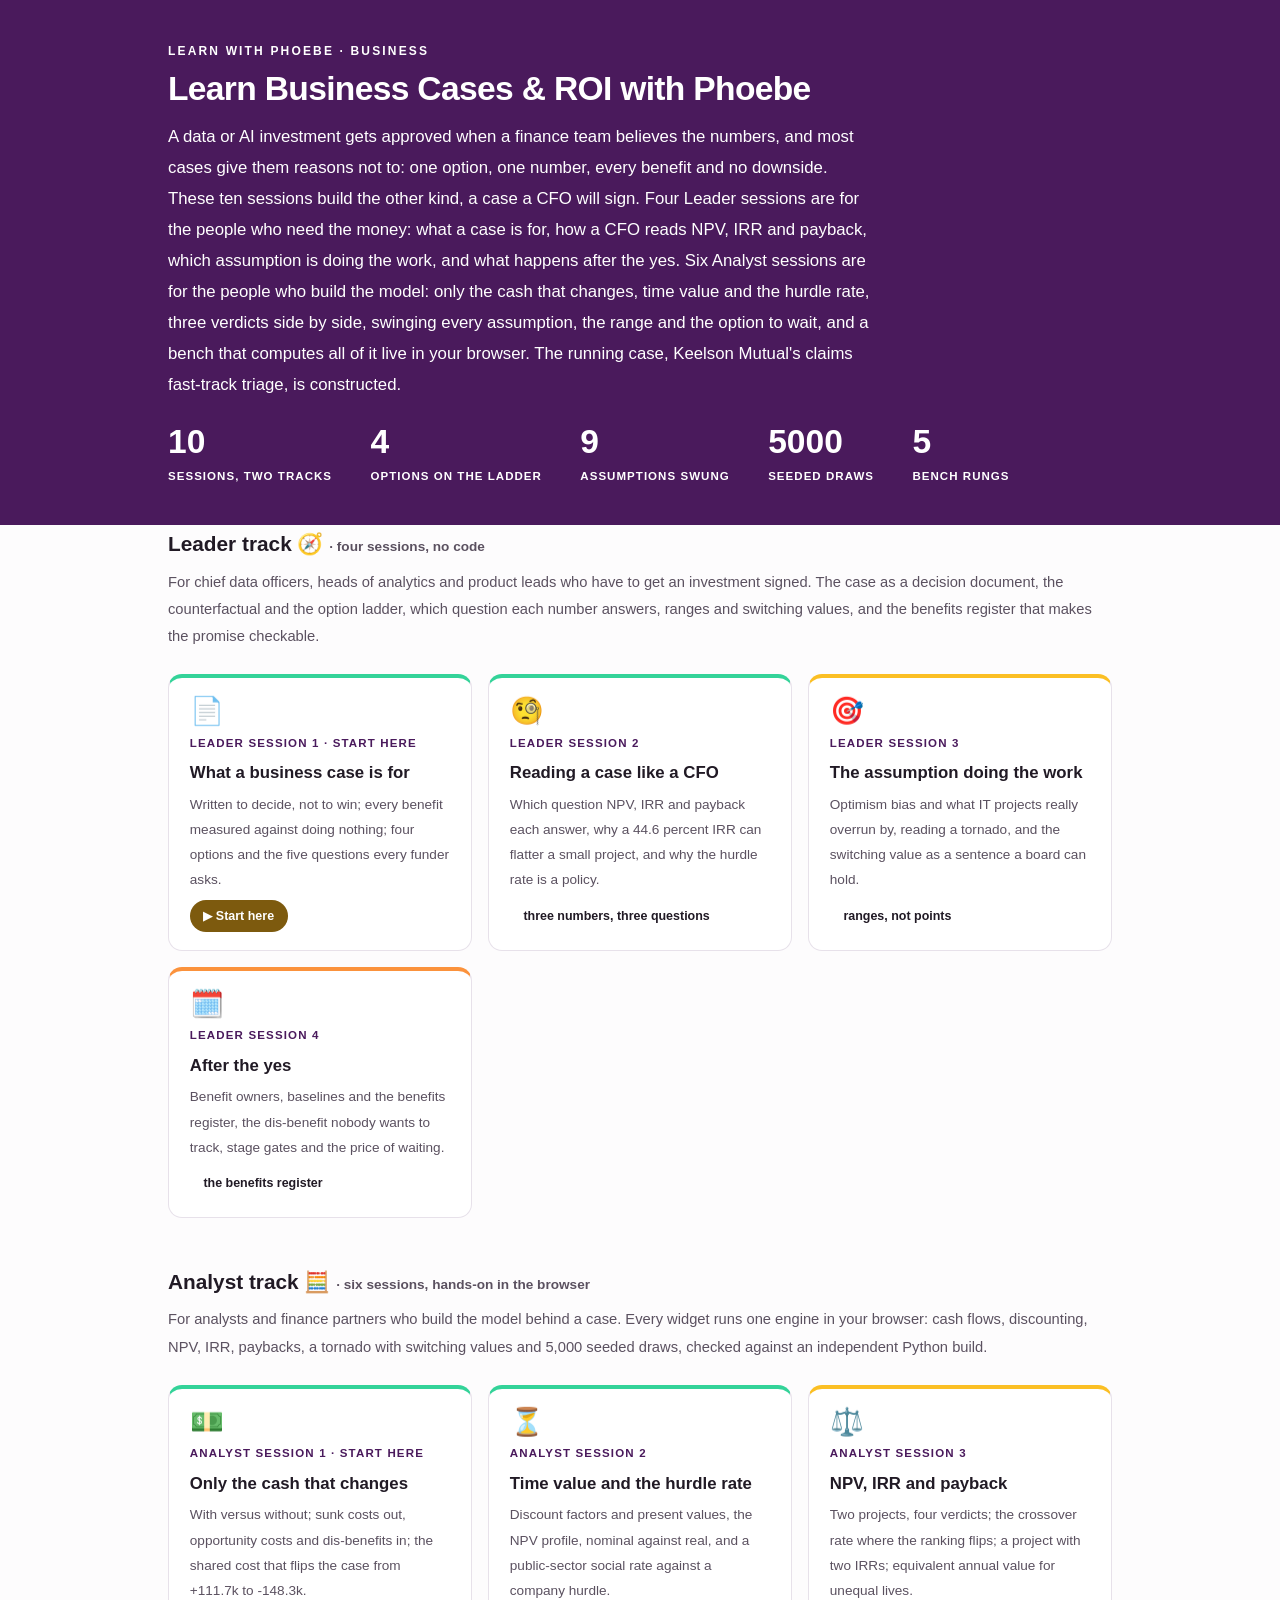
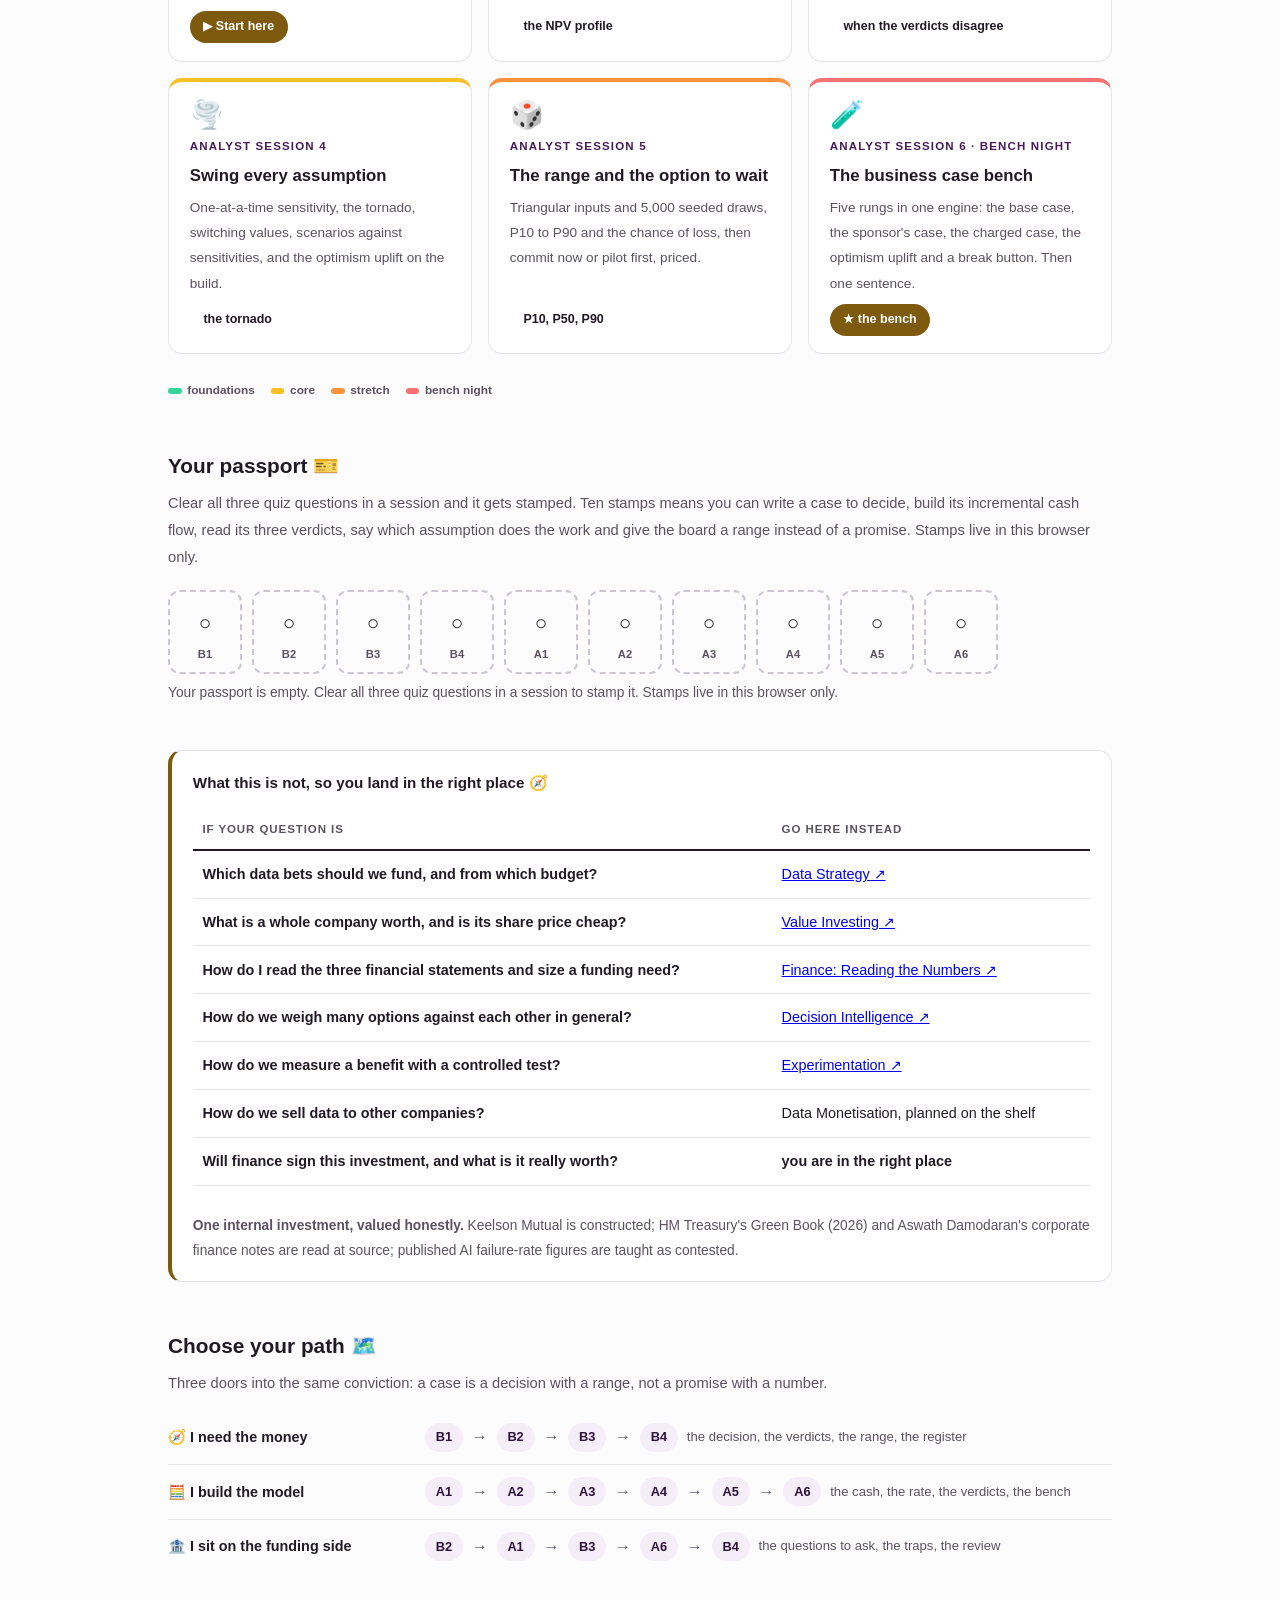
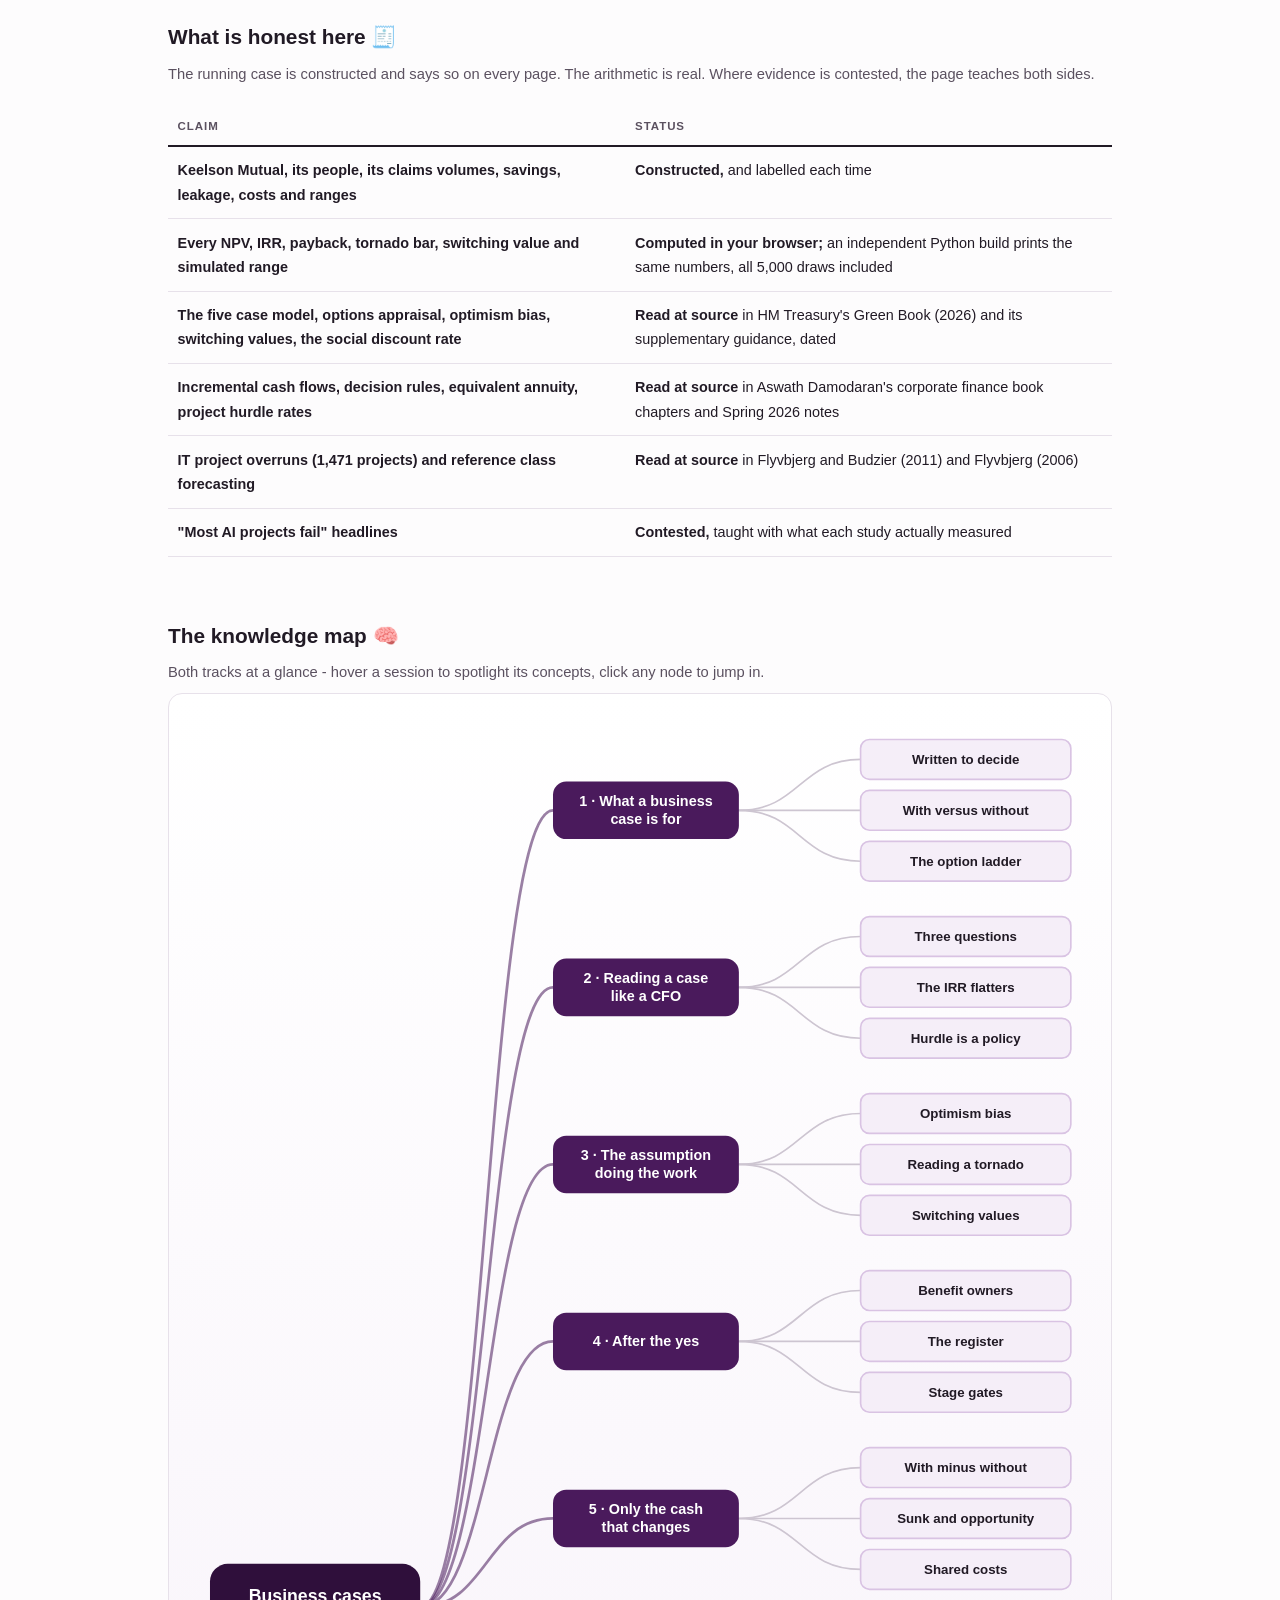
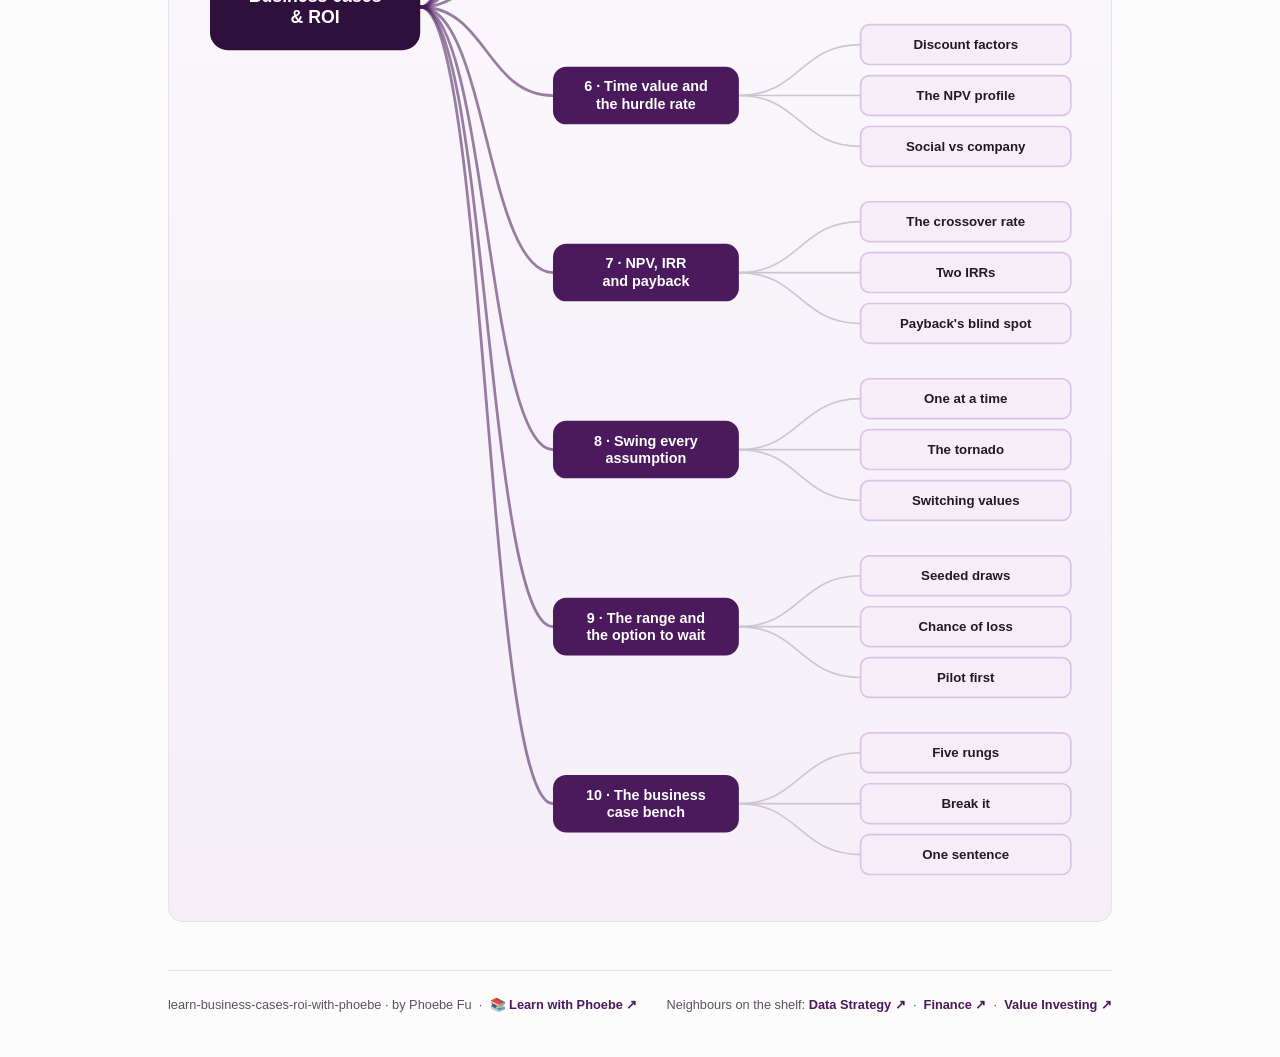
==== index.html @ e1dd702b "Business Cases & ROI: Leader 4 + Analyst 6, Keelson Mutual CFT case, computed bench Ten sessions on " ====
<!DOCTYPE html>
<html lang="en">
<head>
<meta charset="UTF-8">
<meta name="viewport" content="width=device-width, initial-scale=1.0">
<!-- social:start -->
<meta name="description" content="Business cases and ROI for data and AI leaders and the analysts who model their investments. Four Leader sessions on what a case is for, reading a case like a CFO, the assumption doing the work and what happens after the yes; six Analyst sessions on incremental cash flows, discounting, NPV versus IRR versus payback, tornado and switching values, simulation and the option to wait, and a business case bench that computes everything in your browser. Free, by Phoebe Fu.">
<meta property="og:type" content="website">
<meta property="og:site_name" content="Learn with Phoebe">
<meta property="og:title" content="Learn Business Cases &amp; ROI with Phoebe">
<meta property="og:description" content="A case a finance team will sign: ranges not points, the assumption doing the work, payback and the option to wait, computed for real.">
<meta property="og:url" content="https://phoebefu6.github.io/learn-business-cases-roi-with-phoebe/">
<meta property="og:image" content="https://phoebefu6.github.io/learn-business-cases-roi-with-phoebe/assets/og-cover.png">
<meta property="og:image:width" content="1200">
<meta property="og:image:height" content="630">
<meta name="twitter:card" content="summary_large_image">
<meta name="twitter:title" content="Learn Business Cases &amp; ROI with Phoebe">
<meta name="twitter:description" content="Two tracks: the Leader makes the case; the Analyst builds the model behind it, live in the browser.">
<meta name="twitter:image" content="https://phoebefu6.github.io/learn-business-cases-roi-with-phoebe/assets/og-cover.png">
<!-- social:end -->
<title>Learn Business Cases &amp; ROI with Phoebe</title>
<link rel="stylesheet" href="assets/style.css?v=1">
<style>

  .stats-row { display: flex; gap: 2.4rem; margin-top: 1.5rem; flex-wrap: wrap; }
  .stat b { display: block; font-size: 2.1rem; font-weight: 800; line-height: 1.05; font-variant-numeric: tabular-nums; }
  .stat span { font-size: .72rem; opacity: 1; text-transform: uppercase; letter-spacing: .09em; font-weight: 600; }

  .course-grid { display: grid; grid-template-columns: repeat(auto-fit, minmax(17rem, 1fr)); gap: 1rem; margin-top: 1.5rem; }
  .course-card {
    border: 1px solid var(--hairline);
    border-top: 4px solid var(--diff, var(--indigo));
    border-radius: var(--radius);
    padding: 1.2rem 1.3rem 1.1rem;
    display: flex;
    flex-direction: column;
    gap: .5rem;
    text-decoration: none;
    color: var(--ink);
    background: #fff;
    transition: box-shadow .15s ease, border-color .15s ease, transform .15s ease;
    position: relative;
  }
  .course-card:hover { border-color: var(--indigo-soft); border-top-color: var(--diff, var(--indigo)); box-shadow: 0 8px 28px rgba(var(--shadow-rgb),.16); transform: translateY(-3px); }
  .course-card .cicon { font-size: 1.7rem; line-height: 1; }
  .course-card .cnum { font-size: .72rem; font-weight: 700; color: var(--indigo); text-transform: uppercase; letter-spacing: .1em; }
  .course-card h3 { font-size: 1.05rem; font-weight: 800; line-height: 1.3; }
  .course-card p { font-size: .85rem; color: var(--muted); flex: 1; }
  .course-card .meta { display: flex; gap: .4rem; flex-wrap: wrap; }

  .diff-legend { display: flex; gap: 1rem; margin-top: 1.6rem; font-size: .74rem; color: var(--muted); font-weight: 600; flex-wrap: wrap; }
  .diff-legend i { display: inline-block; width: .85rem; height: .35rem; border-radius: 999px; margin-right: .35rem; vertical-align: middle; }

  .paths { margin-top: 2.6rem; }
  .paths h2 { font-size: 1.3rem; font-weight: 800; margin-bottom: .3rem; }
  .paths .plede { color: var(--muted); font-size: .92rem; margin-bottom: .8rem; }
  .path { display: flex; gap: .55rem; align-items: center; padding: .75rem 0; border-bottom: .5px solid var(--hairline); flex-wrap: wrap; }
  .path:last-child { border-bottom: none; }
  .path b { min-width: 15.5rem; font-size: .9rem; }
  .path .pstep { background: var(--indigo-50); color: var(--indigo-deep); border-radius: 999px; padding: .16rem .68rem; font-weight: 700; font-size: .8rem; text-decoration: none; transition: all .12s ease; }
  .path .pstep:hover { background: var(--indigo); color: #fff; }
  .path .parr { color: var(--muted); font-weight: 700; }

  .mm-section { margin-top: 1.6rem; }
  .mm-section h2 { font-size: 1.3rem; font-weight: 800; margin-bottom: .2rem; }
  .mm-section .mm-lede { color: var(--muted); font-size: .92rem; margin-bottom: .4rem; }
  .mm-wrap { border: 1px solid var(--hairline); border-radius: var(--radius); background: linear-gradient(180deg,#fff,var(--indigo-50)); padding: .6rem; overflow-x: auto; }
  .mm-svg { width: 100%; height: auto; display: block; max-width: 60rem; margin: 0 auto; min-width: 34rem; }
  .mm-link { cursor: pointer; text-decoration: none; }
  .mm-node rect { transition: opacity .15s ease, filter .15s ease; }
  .mm-node text { pointer-events: none; }
  .mm-link:hover .mm-node rect { filter: brightness(1.06); }
  .mm-edge { transition: opacity .15s ease; }

  .not-this { border: 1px solid var(--hairline); border-left: 4px solid var(--clay); border-radius: var(--radius); background: #fff; padding: 1.1rem 1.3rem; margin-top: 1.2rem; }
  .not-this h3 { font-size: .95rem; font-weight: 800; margin-bottom: .5rem; }
</style>
</head>
<body>
<header class="masthead">
  <div class="wrap">
    <div class="eyebrow">Learn with Phoebe · Business</div>
    <h1>Learn <span class="accent">Business Cases &amp; ROI</span> with Phoebe</h1>
    <p class="sub">A data or AI investment gets approved when a finance team believes the numbers, and most cases give them reasons not to: one option, one number, every benefit and no downside. These ten sessions build the other kind, a case a CFO will sign. Four Leader sessions are for the people who need the money: what a case is for, how a CFO reads NPV, IRR and payback, which assumption is doing the work, and what happens after the yes. Six Analyst sessions are for the people who build the model: only the cash that changes, time value and the hurdle rate, three verdicts side by side, swinging every assumption, the range and the option to wait, and a bench that computes all of it live in your browser. The running case, Keelson Mutual's claims fast-track triage, is constructed.</p>
    <div class="stats-row">
      <div class="stat"><b data-count="10">10</b><span>sessions, two tracks</span></div>
      <div class="stat"><b data-count="4">4</b><span>options on the ladder</span></div>
      <div class="stat"><b data-count="9">9</b><span>assumptions swung</span></div>
      <div class="stat"><b data-count="5000">5000</b><span>seeded draws</span></div>
      <div class="stat"><b data-count="5">5</b><span>bench rungs</span></div>
    </div>
  </div>
</header>

<main class="wrap">

  <section class="section">
    <div class="paths" style="margin-top:0">
      <h2>Leader track 🧭 <span style="font-size:.85rem;font-weight:600;color:var(--muted)">· four sessions, no code</span></h2>
      <p class="plede">For chief data officers, heads of analytics and product leads who have to get an investment signed. The case as a decision document, the counterfactual and the option ladder, which question each number answers, ranges and switching values, and the benefits register that makes the promise checkable.</p>
    </div>
    <div class="course-grid">
      <a class="course-card" href="courses/b1-what-a-case-is-for.html" style="--diff:#34D399"><span class="cicon">📄</span><span class="cnum">Leader session 1 · start here</span><h3>What a business case is for</h3><p>Written to decide, not to win; every benefit measured against doing nothing; four options and the five questions every funder asks.</p><span class="meta"><span class="pill amber">▶ Start here</span></span></a>
      <a class="course-card" href="courses/b2-reading-a-case-like-a-cfo.html" style="--diff:#34D399"><span class="cicon">🧐</span><span class="cnum">Leader session 2</span><h3>Reading a case like a CFO</h3><p>Which question NPV, IRR and payback each answer, why a 44.6 percent IRR can flatter a small project, and why the hurdle rate is a policy.</p><span class="meta"><span class="pill">three numbers, three questions</span></span></a>
      <a class="course-card" href="courses/b3-the-assumption-doing-the-work.html" style="--diff:#FBBF24"><span class="cicon">🎯</span><span class="cnum">Leader session 3</span><h3>The assumption doing the work</h3><p>Optimism bias and what IT projects really overrun by, reading a tornado, and the switching value as a sentence a board can hold.</p><span class="meta"><span class="pill">ranges, not points</span></span></a>
      <a class="course-card" href="courses/b4-after-the-yes.html" style="--diff:#FB923C"><span class="cicon">🗓️</span><span class="cnum">Leader session 4</span><h3>After the yes</h3><p>Benefit owners, baselines and the benefits register, the dis-benefit nobody wants to track, stage gates and the price of waiting.</p><span class="meta"><span class="pill">the benefits register</span></span></a>
    </div>
  </section>

  <section class="section">
    <div class="paths" style="margin-top:0">
      <h2>Analyst track 🧮 <span style="font-size:.85rem;font-weight:600;color:var(--muted)">· six sessions, hands-on in the browser</span></h2>
      <p class="plede">For analysts and finance partners who build the model behind a case. Every widget runs one engine in your browser: cash flows, discounting, NPV, IRR, paybacks, a tornado with switching values and 5,000 seeded draws, checked against an independent Python build.</p>
    </div>
    <div class="course-grid">
      <a class="course-card" href="courses/a1-only-the-cash-that-changes.html" style="--diff:#34D399"><span class="cicon">💵</span><span class="cnum">Analyst session 1 · start here</span><h3>Only the cash that changes</h3><p>With versus without; sunk costs out, opportunity costs and dis-benefits in; the shared cost that flips the case from +111.7k to -148.3k.</p><span class="meta"><span class="pill amber">▶ Start here</span></span></a>
      <a class="course-card" href="courses/a2-time-value-and-the-hurdle-rate.html" style="--diff:#34D399"><span class="cicon">⏳</span><span class="cnum">Analyst session 2</span><h3>Time value and the hurdle rate</h3><p>Discount factors and present values, the NPV profile, nominal against real, and a public-sector social rate against a company hurdle.</p><span class="meta"><span class="pill">the NPV profile</span></span></a>
      <a class="course-card" href="courses/a3-npv-irr-and-payback.html" style="--diff:#FBBF24"><span class="cicon">⚖️</span><span class="cnum">Analyst session 3</span><h3>NPV, IRR and payback</h3><p>Two projects, four verdicts; the crossover rate where the ranking flips; a project with two IRRs; equivalent annual value for unequal lives.</p><span class="meta"><span class="pill">when the verdicts disagree</span></span></a>
      <a class="course-card" href="courses/a4-swing-every-assumption.html" style="--diff:#FBBF24"><span class="cicon">🌪️</span><span class="cnum">Analyst session 4</span><h3>Swing every assumption</h3><p>One-at-a-time sensitivity, the tornado, switching values, scenarios against sensitivities, and the optimism uplift on the build.</p><span class="meta"><span class="pill">the tornado</span></span></a>
      <a class="course-card" href="courses/a5-the-range-and-the-option-to-wait.html" style="--diff:#FB923C"><span class="cicon">🎲</span><span class="cnum">Analyst session 5</span><h3>The range and the option to wait</h3><p>Triangular inputs and 5,000 seeded draws, P10 to P90 and the chance of loss, then commit now or pilot first, priced.</p><span class="meta"><span class="pill">P10, P50, P90</span></span></a>
      <a class="course-card" href="courses/a6-the-business-case-bench.html" style="--diff:#F87171"><span class="cicon">🧪</span><span class="cnum">Analyst session 6 · bench night</span><h3>The business case bench</h3><p>Five rungs in one engine: the base case, the sponsor's case, the charged case, the optimism uplift and a break button. Then one sentence.</p><span class="meta"><span class="pill amber">★ the bench</span></span></a>
    </div>
    <div class="diff-legend">
      <span><i style="background:#34D399"></i>foundations</span>
      <span><i style="background:#FBBF24"></i>core</span>
      <span><i style="background:#FB923C"></i>stretch</span>
      <span><i style="background:#F87171"></i>bench night</span>
    </div>
  </section>

  <section class="section">
    <div class="paths" style="margin-top:0">
      <h2>Your passport 🎫</h2>
      <p class="plede">Clear all three quiz questions in a session and it gets stamped. Ten stamps means you can write a case to decide, build its incremental cash flow, read its three verdicts, say which assumption does the work and give the board a range instead of a promise. Stamps live in this browser only.</p>
    </div>
    <div class="pp-strip"></div>
  </section>

  <section class="section">
    <div class="not-this">
      <h3>What this is not, so you land in the right place 🧭</h3>
      <table class="clean">
        <tr><th>If your question is</th><th>Go here instead</th></tr>
        <tr><td>Which data bets should we fund, and from which budget?</td><td><a href="https://phoebefu6.github.io/learn-data-strategy-with-phoebe/">Data Strategy ↗</a></td></tr>
        <tr><td>What is a whole company worth, and is its share price cheap?</td><td><a href="https://phoebefu6.github.io/learn-value-investing-with-phoebe/">Value Investing ↗</a></td></tr>
        <tr><td>How do I read the three financial statements and size a funding need?</td><td><a href="https://phoebefu6.github.io/learn-finance-with-phoebe/">Finance: Reading the Numbers ↗</a></td></tr>
        <tr><td>How do we weigh many options against each other in general?</td><td><a href="https://phoebefu6.github.io/learn-decision-intelligence-with-phoebe/">Decision Intelligence ↗</a></td></tr>
        <tr><td>How do we measure a benefit with a controlled test?</td><td><a href="https://phoebefu6.github.io/learn-experimentation-with-phoebe/">Experimentation ↗</a></td></tr>
        <tr><td>How do we sell data to other companies?</td><td>Data Monetisation, planned on the shelf</td></tr>
        <tr><td><strong>Will finance sign this investment, and what is it really worth?</strong></td><td><strong>you are in the right place</strong></td></tr>
      </table>
      <p style="margin-top:.7rem;font-size:.86rem;color:var(--muted)"><strong>One internal investment, valued honestly.</strong> Keelson Mutual is constructed; HM Treasury's Green Book (2026) and Aswath Damodaran's corporate finance notes are read at source; published AI failure-rate figures are taught as contested.</p>
    </div>
  </section>

  <section class="section">
    <div class="paths">
      <h2>Choose your path 🗺️</h2>
      <p class="plede">Three doors into the same conviction: a case is a decision with a range, not a promise with a number.</p>
      <div class="path"><b>🧭 I need the money</b>
        <a class="pstep" href="courses/b1-what-a-case-is-for.html">B1</a><span class="parr">→</span><a class="pstep" href="courses/b2-reading-a-case-like-a-cfo.html">B2</a><span class="parr">→</span><a class="pstep" href="courses/b3-the-assumption-doing-the-work.html">B3</a><span class="parr">→</span><a class="pstep" href="courses/b4-after-the-yes.html">B4</a>
        <span style="font-size:.82rem;color:var(--muted)">the decision, the verdicts, the range, the register</span>
      </div>
      <div class="path"><b>🧮 I build the model</b>
        <a class="pstep" href="courses/a1-only-the-cash-that-changes.html">A1</a><span class="parr">→</span><a class="pstep" href="courses/a2-time-value-and-the-hurdle-rate.html">A2</a><span class="parr">→</span><a class="pstep" href="courses/a3-npv-irr-and-payback.html">A3</a><span class="parr">→</span><a class="pstep" href="courses/a4-swing-every-assumption.html">A4</a><span class="parr">→</span><a class="pstep" href="courses/a5-the-range-and-the-option-to-wait.html">A5</a><span class="parr">→</span><a class="pstep" href="courses/a6-the-business-case-bench.html">A6</a>
        <span style="font-size:.82rem;color:var(--muted)">the cash, the rate, the verdicts, the bench</span>
      </div>
      <div class="path"><b>🏦 I sit on the funding side</b>
        <a class="pstep" href="courses/b2-reading-a-case-like-a-cfo.html">B2</a><span class="parr">→</span><a class="pstep" href="courses/a1-only-the-cash-that-changes.html">A1</a><span class="parr">→</span><a class="pstep" href="courses/b3-the-assumption-doing-the-work.html">B3</a><span class="parr">→</span><a class="pstep" href="courses/a6-the-business-case-bench.html">A6</a><span class="parr">→</span><a class="pstep" href="courses/b4-after-the-yes.html">B4</a>
        <span style="font-size:.82rem;color:var(--muted)">the questions to ask, the traps, the review</span>
      </div>
    </div>
  </section>

  <section class="section">
    <div class="paths" style="margin-top:0">
      <h2>What is honest here 🧾</h2>
      <p class="plede">The running case is constructed and says so on every page. The arithmetic is real. Where evidence is contested, the page teaches both sides.</p>
    </div>
    <table class="clean">
      <tr><th>Claim</th><th>Status</th></tr>
      <tr><td>Keelson Mutual, its people, its claims volumes, savings, leakage, costs and ranges</td><td><strong>Constructed,</strong> and labelled each time</td></tr>
      <tr><td>Every NPV, IRR, payback, tornado bar, switching value and simulated range</td><td><strong>Computed in your browser;</strong> an independent Python build prints the same numbers, all 5,000 draws included</td></tr>
      <tr><td>The five case model, options appraisal, optimism bias, switching values, the social discount rate</td><td><strong>Read at source</strong> in HM Treasury's Green Book (2026) and its supplementary guidance, dated</td></tr>
      <tr><td>Incremental cash flows, decision rules, equivalent annuity, project hurdle rates</td><td><strong>Read at source</strong> in Aswath Damodaran's corporate finance book chapters and Spring 2026 notes</td></tr>
      <tr><td>IT project overruns (1,471 projects) and reference class forecasting</td><td><strong>Read at source</strong> in Flyvbjerg and Budzier (2011) and Flyvbjerg (2006)</td></tr>
      <tr><td>"Most AI projects fail" headlines</td><td><strong>Contested,</strong> taught with what each study actually measured</td></tr>
    </table>
  </section>

  <section class="section mm-section">
    <h2>The knowledge map 🧠</h2>
    <p class="mm-lede">Both tracks at a glance - hover a session to spotlight its concepts, click any node to jump in.</p>
    <div class="mm-wrap"><div id="mindmap"></div></div>
  </section>

  <footer class="pagefoot">
    <span>learn-business-cases-roi-with-phoebe · by Phoebe Fu &nbsp;·&nbsp; 📚 <a href="https://phoebefu6.github.io/learn-with-phoebe/">Learn with Phoebe ↗</a></span>
    <span>Neighbours on the shelf: <a href="https://phoebefu6.github.io/learn-data-strategy-with-phoebe/">Data Strategy ↗</a> &nbsp;·&nbsp; <a href="https://phoebefu6.github.io/learn-finance-with-phoebe/">Finance ↗</a> &nbsp;·&nbsp; <a href="https://phoebefu6.github.io/learn-value-investing-with-phoebe/">Value Investing ↗</a></span>
  </footer>

</main>

<script>
window.MINDMAP_DATA = {
  "title": "Business cases\n& ROI",
  "centerColor": "#2F0F3B",
  "sessions": [
    {
      "label": "What a business\ncase is for",
      "href": "courses/b1-what-a-case-is-for.html",
      "color": "#34D399",
      "concepts": [
        {
          "label": "Written to decide",
          "href": "courses/b1-what-a-case-is-for.html"
        },
        {
          "label": "With versus without",
          "href": "courses/b1-what-a-case-is-for.html"
        },
        {
          "label": "The option ladder",
          "href": "courses/b1-what-a-case-is-for.html"
        }
      ]
    },
    {
      "label": "Reading a case\nlike a CFO",
      "href": "courses/b2-reading-a-case-like-a-cfo.html",
      "color": "#34D399",
      "concepts": [
        {
          "label": "Three questions",
          "href": "courses/b2-reading-a-case-like-a-cfo.html"
        },
        {
          "label": "The IRR flatters",
          "href": "courses/b2-reading-a-case-like-a-cfo.html"
        },
        {
          "label": "Hurdle is a policy",
          "href": "courses/b2-reading-a-case-like-a-cfo.html"
        }
      ]
    },
    {
      "label": "The assumption\ndoing the work",
      "href": "courses/b3-the-assumption-doing-the-work.html",
      "color": "#FBBF24",
      "concepts": [
        {
          "label": "Optimism bias",
          "href": "courses/b3-the-assumption-doing-the-work.html"
        },
        {
          "label": "Reading a tornado",
          "href": "courses/b3-the-assumption-doing-the-work.html"
        },
        {
          "label": "Switching values",
          "href": "courses/b3-the-assumption-doing-the-work.html"
        }
      ]
    },
    {
      "label": "After the yes",
      "href": "courses/b4-after-the-yes.html",
      "color": "#FB923C",
      "concepts": [
        {
          "label": "Benefit owners",
          "href": "courses/b4-after-the-yes.html"
        },
        {
          "label": "The register",
          "href": "courses/b4-after-the-yes.html"
        },
        {
          "label": "Stage gates",
          "href": "courses/b4-after-the-yes.html"
        }
      ]
    },
    {
      "label": "Only the cash\nthat changes",
      "href": "courses/a1-only-the-cash-that-changes.html",
      "color": "#34D399",
      "concepts": [
        {
          "label": "With minus without",
          "href": "courses/a1-only-the-cash-that-changes.html"
        },
        {
          "label": "Sunk and opportunity",
          "href": "courses/a1-only-the-cash-that-changes.html"
        },
        {
          "label": "Shared costs",
          "href": "courses/a1-only-the-cash-that-changes.html"
        }
      ]
    },
    {
      "label": "Time value and\nthe hurdle rate",
      "href": "courses/a2-time-value-and-the-hurdle-rate.html",
      "color": "#34D399",
      "concepts": [
        {
          "label": "Discount factors",
          "href": "courses/a2-time-value-and-the-hurdle-rate.html"
        },
        {
          "label": "The NPV profile",
          "href": "courses/a2-time-value-and-the-hurdle-rate.html"
        },
        {
          "label": "Social vs company",
          "href": "courses/a2-time-value-and-the-hurdle-rate.html"
        }
      ]
    },
    {
      "label": "NPV, IRR\nand payback",
      "href": "courses/a3-npv-irr-and-payback.html",
      "color": "#FBBF24",
      "concepts": [
        {
          "label": "The crossover rate",
          "href": "courses/a3-npv-irr-and-payback.html"
        },
        {
          "label": "Two IRRs",
          "href": "courses/a3-npv-irr-and-payback.html"
        },
        {
          "label": "Payback's blind spot",
          "href": "courses/a3-npv-irr-and-payback.html"
        }
      ]
    },
    {
      "label": "Swing every\nassumption",
      "href": "courses/a4-swing-every-assumption.html",
      "color": "#FBBF24",
      "concepts": [
        {
          "label": "One at a time",
          "href": "courses/a4-swing-every-assumption.html"
        },
        {
          "label": "The tornado",
          "href": "courses/a4-swing-every-assumption.html"
        },
        {
          "label": "Switching values",
          "href": "courses/a4-swing-every-assumption.html"
        }
      ]
    },
    {
      "label": "The range and\nthe option to wait",
      "href": "courses/a5-the-range-and-the-option-to-wait.html",
      "color": "#FB923C",
      "concepts": [
        {
          "label": "Seeded draws",
          "href": "courses/a5-the-range-and-the-option-to-wait.html"
        },
        {
          "label": "Chance of loss",
          "href": "courses/a5-the-range-and-the-option-to-wait.html"
        },
        {
          "label": "Pilot first",
          "href": "courses/a5-the-range-and-the-option-to-wait.html"
        }
      ]
    },
    {
      "label": "The business\ncase bench",
      "href": "courses/a6-the-business-case-bench.html",
      "color": "#F87171",
      "concepts": [
        {
          "label": "Five rungs",
          "href": "courses/a6-the-business-case-bench.html"
        },
        {
          "label": "Break it",
          "href": "courses/a6-the-business-case-bench.html"
        },
        {
          "label": "One sentence",
          "href": "courses/a6-the-business-case-bench.html"
        }
      ]
    }
  ]
};
</script>
<script src="assets/mindmap.js?v=1"></script>
<script src="assets/app.js?v=1"></script>
</body>
</html>
---- assets/style.css ----
/* learn-sales-pipeline-analytics-with-phoebe - editorial bold design system
   Accent: sage slate #4A1A5C · Deep #2F0F3B · Warm contrast: copper #7D5A0E
   (CSS var names still read --indigo/--amber; they hold sage slate and copper.)
   Light surfaces only: the lightbox scrim is a light tint, so its hint text is ink. */

:root {
  --indigo: #4A1A5C;
  --indigo-deep: #2F0F3B;
  --indigo-mid: #63307A;
  --indigo-soft: #D9C3E3;
  --indigo-50: #F5EEF8;
  --ink: #211A25;
  --muted: #5B5160;
  --faint: #CDC5D1;
  --hairline: #E7E1EA;
  --clay: #7D5A0E;
  --clay-ink: #4F3807;
  --amber: #7D5A0E;
  --amber-ink: #4F3807;
  --amber-50: #FAF2E0;
  --paper: #FDFCFD;
  --code-bg: #F5EEF8;
  --code-ink: #211A25;
  --scrim-rgb: 245,238,248;
  --shadow-rgb: 74,26,92;
  --radius: 14px;
}

* { margin: 0; padding: 0; box-sizing: border-box; }

html { font-size: 16px; scroll-behavior: smooth; }
html.zoom-125 { font-size: 20px; }
html.zoom-150 { font-size: 24px; }

body {
  font-family: "Inter", -apple-system, BlinkMacSystemFont, "Segoe UI", Roboto, sans-serif;
  background: var(--paper);
  color: var(--ink);
  line-height: 1.85;
  font-feature-settings: "tnum";
}

.wrap { max-width: 62rem; margin: 0 auto; padding: 0 1.5rem; }

/* ---------- header band ---------- */
.masthead {
  background: var(--indigo);
  color: #fff;
  padding: 2.5rem 0 2.25rem;
}
.masthead .eyebrow {
  font-size: .75rem;
  letter-spacing: .18em;
  text-transform: uppercase;
  opacity: 1;
  font-weight: 600;
}
.masthead h1 {
  font-size: 2.1rem;
  line-height: 1.15;
  font-weight: 800;
  margin: .5rem 0 .75rem;
  letter-spacing: -.02em;
}
.masthead h1 .accent { color: inherit; }
.masthead .sub { font-size: 1.05rem; opacity: 1; max-width: 44rem; }

.chip-row { display: flex; flex-wrap: wrap; gap: .5rem; margin-top: 1.1rem; }
.chip {
  display: inline-flex;
  align-items: center;
  gap: .35rem;
  border-radius: 999px;
  padding: .25rem .8rem;
  font-size: .78rem;
  font-weight: 600;
  white-space: nowrap;
}
.chip.level { background: #fff; color: var(--indigo); }
.chip.audience { background: rgba(255,255,255,.08); color: #fff; border: 1px solid rgba(255,255,255,.35); }
.chip.time { background: var(--ink); color: #fff; font-variant-numeric: tabular-nums; }


/* ---------- agenda band ----------
   Recovered 2026-09-02. These six repos were scaffolded from a stylesheet that had
   lost this block, so .agenda rendered as run-on inline text ~700px tall inside the
   masthead. 87 of 93 repos carry it; these were the exception, and they were also the
   six the estate sweep could not see. See course-builder/references/field-notes.md.

   .a3 does NOT reuse the donor's `color: var(--amber-ink)`: that pair falls below
   4.5:1 against --amber in all six palettes, which is the same failure the sweep
   flags on the wellbeing courses. The literal below is the darkest tone of this
   repo's own amber-ink that clears 4.5:1, so the band stays bright. Recompute it if
   --amber changes. */
.agenda {
  display: flex;
  border-radius: 999px;
  overflow: hidden;
  margin: 1.4rem 0 0;
  font-size: .72rem;
  font-weight: 600;
  text-align: center;
  color: #fff;
}
.agenda span { padding: .45rem .3rem; white-space: nowrap; overflow: hidden; text-overflow: ellipsis; }
.agenda .a1 { background: var(--indigo-deep); }
.agenda .a2 { background: var(--indigo-mid); }
.agenda .a3 { background: var(--amber); color: #FFFFFF; }
.agenda .a4 { background: var(--indigo-soft); color: var(--ink); }

/* ---------- toolbar ---------- */
.toolbar {
  position: sticky;
  top: 0;
  z-index: 40;
  background: rgba(255,255,255,.94);
  backdrop-filter: blur(6px);
  border-bottom: 1px solid var(--hairline);
  padding: .55rem 0;
}
.toolbar .wrap { display: flex; align-items: center; gap: .5rem; flex-wrap: nowrap; }
.toolbar .crumb { font-size: .8rem; color: var(--muted); font-weight: 600; margin-right: auto; min-width: 0; white-space: nowrap; overflow: hidden; text-overflow: ellipsis; }
.toolbar .btn { white-space: nowrap; flex: none; padding: .38rem .8rem; font-size: .78rem; line-height: 1.2; }
.toolbar .crumb a { color: var(--indigo); text-decoration: none; }
.btn {
  border: 1px solid var(--hairline);
  background: #fff;
  color: var(--ink);
  border-radius: 999px;
  padding: .35rem .9rem;
  font-size: .78rem;
  font-weight: 600;
  cursor: pointer;
  font-family: inherit;
  transition: all .15s ease;
}
.btn:hover { border-color: var(--indigo); color: var(--indigo); }
.btn.primary { background: var(--indigo); border-color: var(--indigo); color: #fff; }
.btn.primary:hover { background: var(--indigo-deep); }

/* ---------- sections ---------- */
main { padding: 2.5rem 0 4rem; }

.section { margin-bottom: 2.8rem; }
.section-kicker { margin-bottom: 1rem; }
.section-kicker .klabel {
  display: block;
  font-size: .72rem;
  text-transform: uppercase;
  letter-spacing: .1em;
  color: var(--indigo);
  font-weight: 700;
  margin-bottom: .35rem;
}
.section-kicker h2 {
  font-size: 1.45rem;
  font-weight: 800;
  letter-spacing: -.01em;
  display: flex;
  align-items: center;
  gap: .7rem;
  flex-wrap: wrap;
}
.section-kicker .tag {
  border-radius: 999px;
  padding: .18rem .7rem;
  font-size: .7rem;
  font-weight: 700;
  text-transform: uppercase;
  letter-spacing: .08em;
}
.tag.concept { background: var(--indigo-50); color: var(--indigo); }
.tag.demo { background: var(--amber-50); color: var(--amber-ink); }
.tag.exercise { background: var(--ink); color: #fff; }

.lede { color: var(--muted); max-width: 46rem; margin-bottom: 1.4rem; line-height: 1.8; }

/* live vs self-study markers on cards */
.mode {
  font-size: .64rem;
  font-weight: 700;
  text-transform: uppercase;
  letter-spacing: .07em;
  padding: .14rem .6rem;
  border-radius: 999px;
  flex: none;
}
.mode.live { background: var(--indigo); color: #fff; }
.mode.self { background: #fff; color: var(--muted); border: 1px solid var(--hairline); }

/* ---------- accordions ---------- */
details.card {
  border: 1px solid var(--hairline);
  border-radius: var(--radius);
  margin-bottom: .8rem;
  overflow: hidden;
  background: #fff;
}
details.card[open] { border-color: var(--indigo-soft); box-shadow: 0 8px 28px rgba(var(--shadow-rgb),.08); }
details.card summary {
  list-style: none;
  cursor: pointer;
  padding: 1rem 1.25rem;
  display: flex;
  align-items: center;
  gap: .75rem;
  font-weight: 700;
  font-size: 1.02rem;
  user-select: none;
}
details.card summary::-webkit-details-marker { display: none; }
details.card summary .dot {
  width: .6rem; height: .6rem;
  border-radius: 999px;
  background: var(--indigo);
  flex: none;
}
details.card summary .mini { margin-left: auto; font-size: .72rem; color: var(--muted); font-weight: 600; white-space: nowrap; }
details.card summary .caret { transition: transform .2s ease; color: var(--indigo); font-size: .8rem; }
details.card[open] summary .caret { transform: rotate(90deg); }
details.card .body { padding: 0 1.25rem 1.4rem; border-top: 1px solid var(--hairline); padding-top: 1.15rem; }
details.card .body p { margin-bottom: 1.05rem; max-width: 48rem; }
details.card .body p:last-child { margin-bottom: 0; }
details.card .body ul, details.card .body ol { margin: 0 0 1.1rem 1.2rem; max-width: 47rem; }
details.card .body li { margin-bottom: .65rem; }
details.card .body h4 { font-size: .95rem; font-weight: 700; margin: 1.1rem 0 .45rem; }
details.card .body h4:first-child { margin-top: 0; }

/* ---------- pills & legends ---------- */
.legend { display: flex; flex-wrap: wrap; gap: .5rem; margin: 0 0 1.2rem; }
.pill {
  display: inline-flex;
  align-items: center;
  gap: .4rem;
  border-radius: 999px;
  padding: .28rem .85rem;
  font-size: .78rem;
  font-weight: 600;
}
.pill.solid { background: var(--indigo); color: #fff; }
.pill.light { background: var(--indigo-50); color: var(--indigo); }
.pill.inkpill { background: var(--ink); color: #fff; }
.pill.amber, .pill.peach { background: var(--amber); color: #fff; }
.pill.bare { color: var(--muted); }

/* ---------- 4D grid ---------- */
.grid-2 { display: grid; grid-template-columns: repeat(auto-fit, minmax(15rem, 1fr)); gap: .8rem; margin: .5rem 0 1rem; }
.d-card {
  border: 1px solid var(--hairline);
  border-left: 4px solid var(--indigo);
  border-radius: 10px;
  padding: 1rem 1.1rem;
}
.d-card h4 { font-size: .95rem; margin-bottom: .3rem; }
.d-card h4 .lead-letter { color: var(--indigo); }
.d-card p { font-size: .86rem; color: var(--muted); margin: 0; }

/* ---------- tables ---------- */
table.clean { width: 100%; border-collapse: collapse; font-size: .9rem; margin: .4rem 0 1rem; }
table.clean th {
  text-align: left;
  font-size: .72rem;
  text-transform: uppercase;
  letter-spacing: .08em;
  color: var(--muted);
  padding: .5rem .6rem;
  border-bottom: 2px solid var(--ink);
}
table.clean td { padding: .7rem .6rem; border-bottom: .5px solid var(--hairline); vertical-align: top; line-height: 1.7; }
table.clean td:first-child { font-weight: 600; }

/* ---------- prompt boxes ---------- */
.prompt-box{
  position: relative;
  background: #F5EEF8;
  border: 1px solid #E7E1EA;
  color: #211A25;
  border-radius: var(--radius);
  padding: 1.1rem 1.2rem;
  margin: 1rem 0 1.2rem;
  font-family: "SF Mono", ui-monospace, Menlo, Consolas, monospace;
  font-size: .84rem;
  line-height: 1.65;
  white-space: pre-wrap;
  word-break: break-word;
}
.prompt-box .label{
  position: absolute;
  top: -0.7rem;
  left: 1rem;
  background: #4A1A5C;
  color: #FFFFFF;
  font-family: "Inter", -apple-system, sans-serif;
  font-size: .68rem;
  font-weight: 700;
  letter-spacing: .06em;
  text-transform: uppercase;
  border-radius: 999px;
  padding: .15rem .7rem;
}
.prompt-box.bad .label { background: var(--faint); color: var(--ink); }
.prompt-box.good .label { background: var(--amber); color: #fff; }
.copy-btn{
  position: absolute;
  top: .7rem;
  right: .7rem;
  background: #FFFFFF;
  border: 1px solid #E7E1EA;
  color: #211A25;
  border-radius: 999px;
  padding: .25rem .8rem;
  font-size: .72rem;
  font-weight: 600;
  cursor: pointer;
  font-family: "Inter", -apple-system, sans-serif;
  transition: background .15s ease;
}
.copy-btn:hover { background: #E7E1EA; }
.copy-btn.copied { background: var(--amber); border-color: var(--amber); color: #fff; }

/* ---------- demo steps ---------- */
.steps { counter-reset: step; margin: .6rem 0 1rem; }
.step {
  display: grid;
  grid-template-columns: max-content minmax(0, 1fr);
  column-gap: .9rem;
  row-gap: .2rem;
  padding: .85rem 0;
  border-bottom: .5px solid var(--hairline);
}
.step > * { grid-column: 2; min-width: 0; }
.step > .prompt-box { margin: .8rem 0 .4rem; }
.step:last-child { border-bottom: none; }
.step::before {
  counter-increment: step;
  content: counter(step);
  flex: none;
  width: 1.7rem; height: 1.7rem;
  border-radius: 999px;
  background: var(--indigo-50);
  color: var(--indigo);
  font-weight: 700;
  font-size: .85rem;
  display: inline-flex;
  align-items: center;
  justify-content: center;
  margin-top: .1rem;
}
.step p { margin: 0; }
/* A code box inside a step sits BELOW the step text at full width. Without this the flex row
 * puts it in a half-width column beside the text and wraps code mid-token. */
.step { flex-wrap: wrap; }
.step > p { flex: 1 1 0; min-width: 0; }
.step > .prompt-box { flex: 1 1 100%; margin: .7rem 0 .2rem; word-break: normal; overflow-x: auto; }

/* ---------- callouts ---------- */
.callout {
  border-radius: var(--radius);
  padding: 1rem 1.2rem;
  margin: 1rem 0;
  font-size: .92rem;
}
.callout.tip { background: var(--indigo-50); border-left: 4px solid var(--indigo); }
.callout.win { background: var(--amber-50); border-left: 4px solid var(--amber); }
.callout strong:first-child { display: block; margin-bottom: .2rem; }

.callout.example {
  background: #FFFFFF;
  border: 1px solid var(--hairline);
  border-left: 4px solid var(--amber);
  font-size: .9rem;
}
.callout.example .ex-pill {
  display: inline-block;
  background: var(--amber);
  color: #fff;
  border-radius: 999px;
  padding: .15rem .7rem;
  font-size: .68rem;
  font-weight: 700;
  text-transform: uppercase;
  letter-spacing: .06em;
  margin-bottom: .5rem;
}
.callout.example p { margin: 0 0 .75rem; max-width: 47rem; }
.callout.example p:last-child { margin-bottom: 0; }
.callout.example ul { margin: 0 0 0 1.1rem; max-width: 46rem; }
.callout.example li { margin-bottom: .6rem; }
.callout.example li:last-child { margin-bottom: 0; }

/* ---------- zoomable figures ---------- */
figure.zoomable {
  border: 1px solid var(--hairline);
  border-radius: var(--radius);
  padding: 1.2rem;
  margin: 1rem 0 1.4rem;
  cursor: zoom-in;
  transition: box-shadow .15s ease;
  background: #fff;
}
figure.zoomable:hover { box-shadow: 0 8px 28px rgba(var(--shadow-rgb),.12); }
figure.zoomable svg, figure.zoomable img { width: 100%; height: auto; display: block; }
figure.zoomable figcaption {
  margin-top: .6rem;
  font-size: .76rem;
  color: var(--muted);
  font-weight: 600;
  display: flex;
  align-items: center;
  gap: .4rem;
}

.lightbox{
  position: fixed;
  inset: 0;
  z-index: 100;
  background: rgba(var(--scrim-rgb),.9);
  display: none;
  align-items: center;
  justify-content: center;
  padding: 3vh 3vw;
  cursor: zoom-out;
}
.lightbox.open { display: flex; }
.lightbox .inner{
  background: #fff;
  border: 1px solid #E7E1EA;
  box-shadow: 0 10px 40px rgba(33,26,37,.14);
  border-radius: var(--radius);
  padding: 2rem;
  max-width: 94vw;
  max-height: 92vh;
  overflow: auto;
}
.lightbox .inner svg, .lightbox .inner img { width: min(88vw, 70rem); height: auto; }
.lightbox .close-hint{
  position: fixed;
  top: 1rem; right: 1.4rem;
  color: var(--ink);
  font-size: .8rem;
  font-weight: 600;
}

/* ---------- courses covered ---------- */
.covered { border: 1px solid var(--hairline); border-radius: var(--radius); overflow: hidden; }
.covered-row {
  display: flex;
  align-items: baseline;
  gap: .8rem;
  padding: .75rem 1.1rem;
  border-bottom: .5px solid var(--hairline);
  font-size: .9rem;
}
.covered-row:last-child { border-bottom: none; }
.covered-row .status { flex: none; }
.covered-row .name { font-weight: 600; }
.covered-row .note { margin-left: auto; color: var(--muted); font-size: .78rem; text-align: right; }

/* ---------- cheat sheet footer ---------- */
.cheat{
  background: #F5EEF8;
  border: 1px solid #E7E1EA;
  color: #211A25;
  border-radius: var(--radius);
  padding: 1.6rem 1.6rem 1.3rem;
  margin-top: 3rem;
}
.cheat h3 { font-size: 1.1rem; margin-bottom: 1rem; }
.cheat h3 span { color: #4A1A5C; }
.cheat .grid-2 { gap: 1rem; }
.cheat .cheat-item { border-left: 3px solid var(--indigo-mid); padding-left: .8rem; }
.cheat .cheat-item b { display: block; font-size: .85rem; color: #2F0F3B; }
.cheat .cheat-item span { font-size: .82rem; color: #5B5160; }

footer.pagefoot {
  border-top: 1px solid var(--hairline);
  margin-top: 3rem;
  padding: 1.4rem 0 2.5rem;
  font-size: .8rem;
  color: var(--muted);
  display: flex;
  justify-content: space-between;
  flex-wrap: wrap;
  gap: .8rem;
}
footer.pagefoot a { color: var(--indigo); text-decoration: none; font-weight: 600; }

/* ---------- wayfinding: reading progress + section dots + part numbers ---------- */

#progress-bar {
  position: fixed;
  top: 0; left: 0;
  height: 3px;
  width: 0;
  background: linear-gradient(90deg, var(--indigo), var(--amber));
  z-index: 90;
}

.pagenav {
  position: fixed;
  right: 1.1rem;
  top: 50%;
  transform: translateY(-50%);
  z-index: 50;
  display: flex;
  flex-direction: column;
  gap: .55rem;
}
.pagenav a {
  width: .68rem; height: .68rem;
  border-radius: 999px;
  background: #fff;
  border: 2px solid var(--faint);
  display: block;
  position: relative;
  transition: all .15s ease;
}
.pagenav a:hover { border-color: var(--indigo); transform: scale(1.3); }
.pagenav a.active { background: var(--indigo); border-color: var(--indigo); }
.pagenav a .nlabel {
  position: absolute;
  right: 1.4rem;
  top: 50%;
  transform: translateY(-50%);
  background: var(--ink);
  color: #fff;
  font-size: .7rem;
  font-weight: 600;
  padding: .22rem .65rem;
  border-radius: 6px;
  white-space: nowrap;
  opacity: 0;
  pointer-events: none;
  transition: opacity .15s ease;
}
.pagenav a:hover .nlabel { opacity: 1; }
@media (max-width: 74rem) { .pagenav { display: none; } }

main { counter-reset: partnum -1; }
.section .section-kicker { position: relative; }
.section .section-kicker::before {
  counter-increment: partnum;
  content: counter(partnum, decimal-leading-zero);
  position: absolute;
  right: 0;
  top: -1.2rem;
  font-size: 4.4rem;
  font-weight: 800;
  color: var(--indigo-50);
  line-height: 1;
  font-variant-numeric: tabular-nums;
  pointer-events: none;
  z-index: 0;
}
.section .section-kicker > * { position: relative; z-index: 1; }

details.card summary { transition: background .15s ease; }
details.card summary:hover { background: #F5EEF8; }

/* ---------- journey strip: you are here in the series ---------- */
.journey {
  display: flex;
  align-items: center;
  gap: .45rem;
  margin-top: 1.1rem;
  flex-wrap: wrap;
}
.journey .jlabel { font-size: .7rem; font-weight: 700; text-transform: uppercase; letter-spacing: .09em; opacity: 1; margin-right: .3rem; }
.journey a {
  width: 1.7rem; height: 1.7rem;
  border-radius: 999px;
  display: inline-flex;
  align-items: center;
  justify-content: center;
  font-size: .8rem;
  font-weight: 700;
  text-decoration: none;
  color: #fff;
  border: 1.5px solid rgba(255,255,255,.45);
  transition: all .15s ease;
  font-variant-numeric: tabular-nums;
}
.journey a:hover { border-color: #fff; transform: scale(1.12); }
.journey a.here { background: #fff; color: var(--indigo); border-color: #fff; }
.journey a.dd-chip { width: auto; border-radius: 999px; padding: 0 .7rem; font-size: .72rem; }

/* ---------- check-yourself quiz ---------- */
.quiz-q {
  border: 1px solid var(--hairline);
  border-radius: var(--radius);
  padding: 1.1rem 1.25rem 1rem;
  margin-bottom: .9rem;
  background: #fff;
}
.quiz-q .qtext { font-weight: 700; margin-bottom: .7rem; }
.quiz-q .qopt {
  display: block;
  width: 100%;
  text-align: left;
  background: #fff;
  border: 1px solid var(--hairline);
  border-radius: 10px;
  padding: .6rem .9rem;
  margin-bottom: .5rem;
  font-size: .9rem;
  font-family: inherit;
  color: var(--ink);
  cursor: pointer;
  transition: all .15s ease;
}
.quiz-q .qopt:hover { border-color: var(--indigo); background: var(--indigo-50); }
.quiz-q .qopt.correct { background: var(--indigo); border-color: var(--indigo); color: #fff; font-weight: 600; }
.quiz-q .qopt.correct::after { content: "  ✓"; }
.quiz-q .qopt.wrong { background: #FEF2F2; border-color: #FCA5A5; color: #991B1B; animation: qshake .3s ease; }
.quiz-q .qopt.wrong::after { content: "  ✗ try again"; font-size: .78rem; }
.quiz-q .qopt:disabled { cursor: default; }
.quiz-q .qwhy {
  display: none;
  background: var(--amber-50);
  border-left: 4px solid var(--amber);
  border-radius: 8px;
  padding: .6rem .9rem;
  font-size: .86rem;
  margin-top: .3rem;
}
.quiz-q.answered .qwhy { display: block; }
@keyframes qshake {
  0%, 100% { transform: translateX(0); }
  25% { transform: translateX(-5px); }
  75% { transform: translateX(5px); }
}
.quiz-score { font-weight: 700; color: var(--indigo); margin-top: .4rem; }

@media (prefers-reduced-motion: reduce) {
  .quiz-q .qopt.wrong { animation: none; }
  .journey a:hover { transform: none; }
}

/* ---------- micro-interactions (react-bits inspired, vanilla) ---------- */

/* BlurText: staggered word reveal on the masthead headline */
.masthead h1 .bw {
  display: inline-block;
  opacity: 0;
  filter: blur(8px);
  transform: translateY(.35em);
  animation: bw-in .7s cubic-bezier(.22,.9,.35,1) forwards;
  animation-delay: var(--bw-delay, 0s);
}
@keyframes bw-in {
  to { opacity: 1; filter: blur(0); transform: translateY(0); }
}

/* SpotlightCard: cursor-following highlight on accordion cards */
details.card { position: relative; }
details.card::after {
  content: "";
  position: absolute;
  inset: 0;
  pointer-events: none;
  opacity: 0;
  transition: opacity .3s ease;
  background: radial-gradient(320px circle at var(--mx, 50%) var(--my, 50%), rgba(var(--shadow-rgb),.09), transparent 65%);
}
details.card:hover::after { opacity: 1; }

/* ScrollReveal: sections rise in as they enter the viewport */
.js-reveal .section {
  opacity: 0;
  transform: translateY(16px);
  transition: opacity .6s ease, transform .6s cubic-bezier(.22,.9,.35,1);
}
.js-reveal .section.revealed { opacity: 1; transform: none; }

@media (prefers-reduced-motion: reduce) {
  .masthead h1 .bw { animation: none; opacity: 1; filter: none; transform: none; }
  details.card::after { display: none; }
  .js-reveal .section { opacity: 1; transform: none; transition: none; }
}

@media (max-width: 40rem) {
  .masthead h1 { font-size: 1.6rem; }
  
  .toolbar .crumb { display: none; }
}

@media print {
  .toolbar, .copy-btn { display: none; }
  details.card { border: 1px solid #ccc; }
}

/* ---------- live SQL playground (sql-live.js) ---------- */
.sqlbox {
  border: 1px solid var(--hairline);
  border-radius: var(--radius);
  background: #fff;
  overflow: hidden;
  margin: 1rem 0 1.4rem;
  box-shadow: 0 8px 28px rgba(var(--shadow-rgb),.06);
}
.sql-bar {
  display: flex; align-items: center; gap: .5rem;
  padding: .5rem .8rem;
  background: var(--indigo-deep);
  color: #fff;
}
.sql-dot { width: .6rem; height: .6rem; border-radius: 999px; background: var(--amber); flex: none; }
.sql-title { font-size: .76rem; font-weight: 600; letter-spacing: .02em; opacity: .92; }
.sql-spacer { margin-left: auto; }
.sql-btn {
  border: 1px solid rgba(255,255,255,.28);
  background: rgba(255,255,255,.08);
  color: #fff;
  border-radius: 999px;
  padding: .26rem .8rem;
  font-size: .74rem; font-weight: 700; cursor: pointer;
  font-family: inherit; transition: all .14s ease; white-space: nowrap;
}
.sql-btn:hover { background: rgba(255,255,255,.2); }
.sql-btn.sql-run { background: var(--amber); color: #fff; border-color: var(--amber); }
.sql-btn.sql-run:hover { filter: brightness(1.05); }
.sql-label {
  display: block;
  font-size: .64rem; text-transform: uppercase; letter-spacing: .09em;
  font-weight: 700; color: var(--muted);
  padding: .6rem .9rem .2rem;
}
.sql-code-wrap { border-bottom: 1px solid var(--hairline); }
.sql-code {
  width: 100%;
  border: none; outline: none; resize: vertical;
  padding: .35rem .9rem .9rem;
  font-family: "SF Mono", "JetBrains Mono", Menlo, Consolas, monospace;
  font-size: .86rem; line-height: 1.6;
  color: var(--ink); background: #fff;
  tab-size: 2;
}
.sql-out { padding: .2rem .9rem 1rem; overflow-x: auto; }
.sql-tablewrap { overflow-x: auto; }
table.sql-table { width: 100%; border-collapse: collapse; font-size: .84rem; margin: .3rem 0 .1rem; }
table.sql-table th {
  text-align: left; text-transform: uppercase; letter-spacing: .05em;
  font-size: .68rem; color: var(--indigo); font-weight: 800;
  padding: .35rem .6rem; border-bottom: 2px solid var(--indigo-50); white-space: nowrap;
}
table.sql-table td {
  padding: .32rem .6rem; border-bottom: .5px solid var(--hairline);
  font-variant-numeric: tabular-nums; white-space: nowrap;
}
table.sql-table tr:last-child td { border-bottom: none; }
.sql-null { color: var(--faint); font-style: italic; font-size: .78rem; }
.sql-note { font-size: .74rem; color: var(--muted); margin: .5rem 0 0; font-weight: 600; }
.sql-hint { font-weight: 500; font-style: italic; }
.sql-err {
  font-size: .82rem; color: #991B1B; background: #FEF2F2;
  border: 1px solid #FCA5A5; border-radius: 8px;
  padding: .55rem .75rem; margin: .4rem 0 0;
  font-family: "SF Mono", Menlo, monospace;
}
.sql-cap { font-size: .78rem; color: var(--muted); padding: 0 .9rem .8rem; }
.sqlbox.sql-had-err .sql-bar { background: #7f1d1d; }


@keyframes wkIn { from { opacity: 0; transform: translateY(6px); } to { opacity: 1; transform: none; } }


@media (max-width: 640px) {  }


@media (max-width: 640px) {
  
  
}

/* === LWP-PATCH v2 === */
/* palette-agnostic aliases: 75 repos use --indigo/--amber, 1 uses --pine/--clay */
:root {
  --pv-accent: var(--indigo, var(--pine, #334155));
  --pv-flag: var(--amber, var(--clay, #4A1A5C));
  --pv-flag-50: var(--amber-50, var(--clay-50, #FAF2E0));
}

/* ============================================================
   v2 - readable on a phone + reading modes
   Layout only. No palette tokens are changed.
   ============================================================ */

/* --- skip link --- */
.skip-link {
  position: absolute; left: -9999px; top: 0; z-index: 200;
  background: var(--pv-accent); color: #fff;
  padding: .7rem 1.1rem; border-radius: 0 0 var(--radius) 0;
  font-weight: 700; font-size: .85rem; text-decoration: none;
}
.skip-link:focus { left: 0; }

/* --- visible keyboard focus everywhere --- */
:focus-visible {
  outline: 3px solid var(--pv-flag);
  outline-offset: 2px;
  border-radius: 4px;
}

/* --- diagrams: hold authored width, scroll instead of shrinking --- */
.figscroll { overflow-x: auto; -webkit-overflow-scrolling: touch; overscroll-behavior-x: contain; }
.figscroll::-webkit-scrollbar { height: 6px; }
.figscroll::-webkit-scrollbar-thumb { background: var(--faint); border-radius: 3px; }

/* --- tables: scroll container + sticky row label --- */
.tablescroll { overflow-x: auto; -webkit-overflow-scrolling: touch; border-radius: var(--radius); }

/* --- section contents counter --- */
.sec-meta {
  display: block; margin-top: .3rem;
  font-size: .72rem; font-weight: 700; letter-spacing: .06em;
  text-transform: uppercase; color: var(--muted);
  font-variant-numeric: tabular-nums;
}

/* --- study-mode switch --- */
.btn.mode-on { background: var(--pv-flag); border-color: var(--pv-flag); color: #fff; }

/* --- deep-linked card gets a moment of emphasis --- */
details.card.linked { border-color: var(--pv-flag); box-shadow: 0 0 0 3px var(--pv-flag-50); }

@media (max-width: 820px) {
  /* labels keep the size they were drawn at; the figure scrolls */
  figure.zoomable svg { min-width: 820px; }
  .figscroll .mm-svg, .mindmap svg { min-width: 840px; }

  table.clean { min-width: 620px; }
  table.clean th:first-child,
  table.clean td:first-child {
    position: sticky; left: 0; background: #fff;
    box-shadow: 1px 0 0 var(--hairline);
  }

  pre, .prompt-box { overflow-x: auto; }

  /* 44px tap targets */
  details.card summary { min-height: 44px; }
  .qopt { min-height: 44px; display: flex; align-items: center; padding: .7rem .9rem; }
  .toolbar .btn, .pagefoot a { min-height: 44px; display: inline-flex; align-items: center; justify-content: center; }
  .toolbar .crumb, .toolbar #zoom-toggle { display: none; }
  .toolbar .btn { flex: 1 1 0; padding: .3rem .4rem; font-size: .72rem; }
  table.clean { display: block; overflow-x: auto; -webkit-overflow-scrolling: touch; }
}

@media (max-width: 640px) {
  /* long inline code tokens and nowrap chips are the two things that still
     forced the page sideways below 640px: let them break rather than push
     the layout. Inside the media query only - desktop is untouched. */
  :not(pre) > code, .prompt-box span, code span,
  p span, li span, td span { overflow-wrap: anywhere; word-break: break-word; }
  .chip, .syn-chip, .pill, .mode, .tag { white-space: normal; max-width: 100%; }

  
  
  .chip-row, .legend { flex-wrap: wrap; }
  .journey { flex-wrap: wrap; row-gap: .45rem; }
}

/* --- print: a session should print as a complete handout --- */
@media print {
  .pagenav, #progress-bar, .skip-link, .journey, .lightbox { display: none !important; }
  details.card > .body { display: block !important; }
  details.card, figure, table.clean, .callout { break-inside: avoid; page-break-inside: avoid; }
  figure.zoomable svg { min-width: 0; max-width: 100%; }
  .figscroll, .tablescroll { overflow: visible; }
  a[href^="http"]::after { content: " (" attr(href) ")"; font-size: .72rem; color: #555; }
}

/* swipe hint: own line, only when the diagram really does scroll */
figure.zoomable.can-scroll figcaption { flex-wrap: wrap; }
figure.zoomable.can-scroll figcaption::after {
  content: "swipe the diagram \2192";
  flex: 0 0 100%;
  margin-top: .2rem;
  font-size: .72rem;
  font-weight: 700;
  letter-spacing: .04em;
  color: var(--pv-flag);
}
/* === /LWP-PATCH === */


/* ============================================================
   LWP WIDGET KIT v1 - wipe / hotspot / tick / tryrow / stakes
   / scorecard / passport. Self-theming off the course :root.
   ============================================================ */

/* --- shared shell --------------------------------------- */
.wk {
  margin: 26px 0;
  border: 1px solid var(--hairline);
  border-radius: var(--radius);
  background: #fff;
  box-shadow: 0 2px 10px rgba(0,0,0,.03);
  overflow: hidden;
}
.wk-head {
  display: flex; align-items: center; gap: 10px;
  padding: 12px 16px;
  background: var(--indigo-50);
  border-bottom: 1px solid var(--hairline);
}
.wk-head b {
  font-size: 0.74rem; font-weight: 800; letter-spacing: .07em;
  text-transform: uppercase; color: var(--indigo-deep);
}
.wk-head .wk-hint { font-size: 0.82rem; color: var(--muted); }
.wk-body { padding: 18px 16px; }
.wk-foot {
  padding: 10px 16px; border-top: 1px dashed var(--hairline);
  font-size: 0.82rem; color: var(--muted); background: var(--paper);
}

/* --- 1. wipe: draggable before/after ------------------- */
.wipe { position: relative; user-select: none; touch-action: none; }
.wipe-panes { position: relative; overflow: hidden; border-radius: 10px; }
.wipe-a, .wipe-b { padding: 18px 20px; font-size: 0.92rem; line-height: 1.75; }
.wipe-a { background: #FEF2F2; border: 1px solid #FCA5A5; border-radius: 10px; }
.wipe-b {
  position: absolute; inset: 0;
  background: var(--indigo-50); border: 1px solid var(--indigo-soft);
  border-radius: 10px;
  clip-path: inset(0 0 0 var(--wx, 50%));
}
.wipe-a h5, .wipe-b h5 {
  margin: 0 0 8px; font-size: 0.72rem; letter-spacing: .07em;
  text-transform: uppercase; font-weight: 800;
}
.wipe-a h5 { color: #991B1B; }
.wipe-b h5 { color: var(--indigo-deep); }
.wipe-a p, .wipe-b p { margin: 0 0 6px; }
.wipe-grip {
  position: absolute; top: 0; bottom: 0; width: 3px;
  background: var(--indigo); cursor: ew-resize; z-index: 3;
  transform: translateX(-1.5px);
}
.wipe-grip::after {
  content: "⇄"; position: absolute; top: 50%; left: 50%;
  transform: translate(-50%, -50%);
  width: 30px; height: 30px; border-radius: 999px;
  background: var(--indigo); color: #fff;
  display: grid; place-items: center;
  font-size: 0.85rem; font-weight: 800;
  box-shadow: 0 3px 12px rgba(0,0,0,.22);
}
.wipe-tags { display: flex; justify-content: space-between; margin-top: 10px; }
.wipe-tags span {
  font-size: 0.7rem; font-weight: 800; letter-spacing: .06em;
  text-transform: uppercase; padding: 3px 10px; border-radius: 999px;
}
.wipe-tags .wt-a { background: #FEF2F2; color: #991B1B; }
.wipe-tags .wt-b { background: var(--indigo-50); color: var(--indigo-deep); }

/* --- 2. hotspot: pins on a mock ------------------------ */
.hotspot { position: relative; }
.hs-mock { position: relative; border-radius: 10px; overflow: hidden; }
.hs-mock svg { display: block; width: 100%; height: auto; }
.hs-pin {
  position: absolute; left: var(--x); top: var(--y);
  transform: translate(-50%, -50%);
  width: 27px; height: 27px; border-radius: 999px;
  border: 2px solid #fff; background: var(--indigo); color: #fff;
  font: 800 0.78rem/1 Inter, sans-serif;
  display: grid; place-items: center; cursor: pointer;
  box-shadow: 0 2px 9px rgba(0,0,0,.28);
  transition: transform .16s ease, background .16s ease;
  z-index: 2;
}
.hs-pin:hover { transform: translate(-50%, -50%) scale(1.18); }
.hs-pin.on { background: var(--amber); color: #fff; }
.hs-pin::before {
  content: ""; position: absolute; inset: -7px; border-radius: 999px;
  border: 2px solid var(--indigo); opacity: 0;
}
.hs-pin.on::before { border-color: var(--amber); opacity: .55; }
.hs-caps { margin-top: 14px; display: grid; gap: 8px; }
.hs-cap {
  display: none; gap: 10px;
  padding: 12px 14px; border-radius: 10px;
  background: var(--indigo-50); border-left: 3px solid var(--indigo);
  font-size: 0.9rem; line-height: 1.7;
}
.hs-cap.on { display: flex; }
.hs-cap b {
  flex: 0 0 auto; color: var(--indigo-deep);
  font-size: 0.74rem; letter-spacing: .06em; text-transform: uppercase;
  padding-top: 2px;
}
.hs-empty { font-size: 0.86rem; color: var(--muted); font-style: italic; }

/* --- 3. tick: travelling-dot pipeline ------------------ */
.tick-rail { position: relative; padding: 26px 0 8px; }
.tick-line {
  position: absolute; left: 4%; right: 4%; top: 40px; height: 3px;
  background: var(--hairline); border-radius: 2px;
}
.tick-fill {
  position: absolute; left: 0; top: 0; height: 100%;
  background: var(--indigo); border-radius: 2px;
  width: 0; transition: width .45s cubic-bezier(.4,0,.2,1);
}
.tick-dot {
  position: absolute; top: 41.5px; left: 4%;
  width: 15px; height: 15px; border-radius: 999px;
  background: var(--amber); border: 3px solid #fff;
  box-shadow: 0 2px 9px rgba(0,0,0,.25);
  transform: translate(-50%, -50%);
  transition: left .45s cubic-bezier(.4,0,.2,1);
  z-index: 3;
}
.tick-stages { display: flex; justify-content: space-between; position: relative; }
.tick-stage { flex: 1; text-align: center; }
.tick-stage i {
  display: block; width: 13px; height: 13px; margin: 34px auto 10px;
  border-radius: 999px; background: #fff;
  border: 3px solid var(--faint); transition: border-color .3s ease;
}
.tick-stage.done i { border-color: var(--indigo); background: var(--indigo); }
.tick-stage span {
  font-size: 0.76rem; font-weight: 700; color: var(--muted);
  transition: color .3s ease;
}
.tick-stage.done span { color: var(--ink); }
.tick-controls { display: flex; gap: 8px; align-items: center; margin-top: 6px; }
.tick-btn {
  font: 700 0.8rem Inter, sans-serif; cursor: pointer;
  padding: 7px 15px; border-radius: 999px;
  border: 1px solid var(--indigo); background: var(--indigo); color: #fff;
}
.tick-btn.ghost { background: #fff; color: var(--indigo); }
.tick-btn:disabled { opacity: .4; cursor: not-allowed; }
.tick-note {
  display: none; margin-top: 12px; padding: 13px 15px;
  background: var(--paper); border-left: 3px solid var(--amber);
  border-radius: 8px; font-size: 0.9rem; line-height: 1.75;
}
.tick-note.on { display: block; }
.tick-note b { color: var(--indigo-deep); }

/* --- 4. tryrow: inline micro-try ----------------------- */
.tryrow .tr-in {
  display: flex; gap: 8px; flex-wrap: wrap;
}
.tryrow textarea, .tryrow input[type="text"] {
  flex: 1 1 260px; min-height: 44px;
  font: 400 0.9rem/1.6 ui-monospace, SFMono-Regular, Menlo, monospace;
  padding: 10px 12px; border-radius: 9px;
  border: 1px solid var(--hairline); background: var(--paper); color: var(--ink);
  resize: vertical;
}
.tryrow textarea:focus, .tryrow input:focus {
  outline: none; border-color: var(--indigo);
  box-shadow: 0 0 0 3px var(--indigo-50);
}
.tr-go {
  font: 800 0.8rem Inter, sans-serif; cursor: pointer;
  padding: 0 18px; border-radius: 9px; min-height: 44px;
  border: 1px solid var(--indigo); background: var(--indigo); color: #fff;
}
.tr-out {
  display: none; margin-top: 12px; padding: 13px 15px;
  border-radius: 9px; background: var(--indigo-50);
  border-left: 3px solid var(--indigo);
  font-size: 0.9rem; line-height: 1.7;
}
.tr-out.on { display: block; }
.tr-out.bad { background: #FEF2F2; border-left-color: #991B1B; }
.tr-metrics { display: flex; flex-wrap: wrap; gap: 18px; margin-bottom: 6px; }
.tr-metric { display: flex; flex-direction: column; }
.tr-metric b {
  font: 800 1.35rem/1.1 Inter, sans-serif;
  font-variant-numeric: tabular-nums; color: var(--indigo-deep);
}
.tr-metric span {
  font-size: 0.68rem; font-weight: 700; letter-spacing: .06em;
  text-transform: uppercase; color: var(--muted); margin-top: 3px;
}
.tr-verdict { font-weight: 700; }
.tr-verdict.ok { color: var(--indigo-deep); }
.tr-verdict.no { color: #991B1B; }

/* --- 5. stakes: live cost meter ------------------------ */
.stakes-grid { display: grid; gap: 9px; }
.stakes-grid label {
  display: flex; align-items: flex-start; gap: 10px;
  padding: 11px 13px; border-radius: 9px;
  border: 1px solid var(--hairline); background: var(--paper);
  cursor: pointer; font-size: 0.9rem; line-height: 1.65;
  transition: border-color .16s ease, background .16s ease;
}
.stakes-grid label:hover { border-color: var(--indigo-soft); }
.stakes-grid label.on { border-color: var(--indigo); background: var(--indigo-50); }
.stakes-grid label.trap.on { border-color: #991B1B; background: #FEF2F2; }
.stakes-grid input { margin-top: 4px; accent-color: var(--indigo); flex: 0 0 auto; }
.stakes-grid .sk-d {
  margin-left: auto; flex: 0 0 auto;
  font: 800 0.76rem Inter, sans-serif; font-variant-numeric: tabular-nums;
  padding: 2px 9px; border-radius: 999px;
  background: var(--indigo-50); color: var(--indigo-deep);
}
.stakes-grid label.trap .sk-d { background: #FEF2F2; color: #991B1B; }
.stakes-read {
  display: flex; align-items: baseline; gap: 12px; flex-wrap: wrap;
  margin-top: 16px; padding: 15px 17px; border-radius: 10px;
  background: var(--indigo-deep); color: #fff;
}
.stakes-read output {
  font: 800 2.1rem/1 Inter, sans-serif; font-variant-numeric: tabular-nums;
}
.stakes-read .sk-unit { font-size: 0.85rem; opacity: .82; }
.stakes-read .sk-delta {
  margin-left: auto; font-size: 0.85rem; font-weight: 700;
  padding: 4px 11px; border-radius: 999px;
  background: rgba(255,255,255,.15);
}
.stakes-read .sk-delta.good { background: var(--amber); color: #fff; }
.stakes-read .sk-delta.bad { background: #FCA5A5; color: #7f1d1d; }

/* --- 6. scorecard: halfway self-grade ------------------ */
.scorecard .sc-row {
  display: grid; grid-template-columns: 1fr auto; gap: 10px; align-items: center;
  padding: 11px 0; border-bottom: 1px solid var(--hairline);
}
.scorecard .sc-row:last-of-type { border-bottom: 0; }
.scorecard .sc-q { font-size: 0.92rem; line-height: 1.6; }
.scorecard .sc-q em { color: var(--muted); font-style: normal; font-size: 0.84rem; display: block; }
.sc-opts { display: flex; gap: 6px; }
.sc-opts button {
  width: 34px; height: 34px; border-radius: 8px; cursor: pointer;
  border: 1px solid var(--hairline); background: #fff; color: var(--muted);
  font: 800 0.82rem Inter, sans-serif;
}
.sc-opts button.on { background: var(--indigo); border-color: var(--indigo); color: #fff; }
.sc-total {
  margin-top: 16px; padding: 15px 17px; border-radius: 10px;
  background: var(--indigo-50); border-left: 3px solid var(--indigo);
}
.sc-total b {
  font: 800 1.6rem/1 Inter, sans-serif; font-variant-numeric: tabular-nums;
  color: var(--indigo-deep); display: block; margin-bottom: 4px;
}
.sc-total span { font-size: 0.9rem; line-height: 1.7; }

/* --- 7. passport --------------------------------------- */
.pp-pill {
  display: inline-flex; align-items: center; gap: 6px;
  font: 800 0.72rem Inter, sans-serif; letter-spacing: .04em;
  padding: 5px 12px; border-radius: 999px;
  background: var(--indigo-50); color: var(--indigo-deep);
  border: 1px solid var(--indigo-soft); cursor: default;
}
.pp-pill.full { background: var(--amber); color: #fff; border-color: var(--amber); }
.pp-strip { display: flex; gap: 10px; flex-wrap: wrap; margin: 18px 0 6px; }
.pp-stamp {
  display: flex; flex-direction: column; align-items: center; gap: 6px;
  width: 74px; padding: 12px 6px; border-radius: 12px;
  border: 2px dashed var(--faint); background: var(--paper);
  text-decoration: none; color: var(--muted);
  transition: all .18s ease;
}
.pp-stamp:hover { border-color: var(--indigo-soft); }
.pp-stamp i { font-size: 1.3rem; font-style: normal; opacity: 1; color: var(--muted); }
.pp-stamp b { font: 800 0.7rem Inter, sans-serif; }
.pp-stamp.got {
  border-style: solid; border-color: var(--indigo);
  background: var(--indigo-50); color: var(--indigo-deep);
}
.pp-stamp.got i { opacity: 1; }
.pp-note { font-size: 0.86rem; color: var(--muted); }

/* --- 8. cliffhanger ------------------------------------ */
.callout.next {
  border-left: 4px solid var(--amber); background: var(--amber-50);
}
.callout.next .nx-pill {
  display: inline-block; margin-bottom: 7px;
  font: 800 0.68rem Inter, sans-serif; letter-spacing: .07em;
  text-transform: uppercase; padding: 3px 10px; border-radius: 999px;
  background: var(--amber); color: #fff;
}

/* --- mobile floor (desktop is the product) ------------- */
@media (max-width: 720px) {
  .wk-body { padding: 14px 12px; }
  .stakes-read output { font-size: 1.7rem; }
  .stakes-grid .sk-d { margin-left: 0; }
  .stakes-grid label { flex-wrap: wrap; }
  .scorecard .sc-row { grid-template-columns: 1fr; }
  .sc-opts { justify-content: flex-start; }
  .tick-stage span { font-size: 0.68rem; }
  .pp-stamp { width: 62px; }
}

/* ---------- the forecast widgets (spa-bench.js on spa-live.js) ----------
   Every colour here is this repo's palette, recomputed - nothing travelled from a sibling. */
.mb-wrap {
  border: 1px solid var(--hairline); border-radius: var(--radius);
  background: #FFFFFF; padding: 18px 18px 22px; margin: 26px 0;
}
.mb-wrap > h4 { font: 800 1.02rem Inter, sans-serif; color: var(--indigo-deep); }
.mb-wrap > .mb-intro { font-size: 0.92rem; color: var(--muted); margin-bottom: 14px; }

.mb-presets { display: grid; grid-template-columns: repeat(auto-fit, minmax(190px, 1fr)); gap: 8px; margin-bottom: 12px; }
.mb-preset {
  display: grid; grid-template-columns: auto 1fr; column-gap: 10px; align-items: baseline;
  padding: 9px 12px; border: 1px solid var(--hairline); border-radius: 10px; cursor: pointer;
  background: var(--indigo-50); text-align: left; font: inherit;
}
.mb-preset:hover { border-color: var(--indigo-soft); }
.mb-preset.is-on { border-color: var(--indigo); box-shadow: inset 0 0 0 1px var(--indigo); }
.mb-preset.is-anti { background: #FEF2F2; border-color: #FCA5A5; }
.mb-preset.is-anti.is-on { border-color: #991B1B; box-shadow: inset 0 0 0 1px #991B1B; }
.mb-preset input { margin-top: 4px; accent-color: var(--indigo); }
.mb-pname { font: 700 0.93rem Inter, sans-serif; color: var(--indigo-deep); }
.mb-preset.is-anti .mb-pname { color: #7f1d1d; }
.mb-anti {
  font: 700 0.66rem Inter, sans-serif; font-style: normal; letter-spacing: .05em;
  text-transform: uppercase; color: #991B1B;
}
.mb-pnote { grid-column: 2; font-size: 0.82rem; color: var(--muted); line-height: 1.5; }

.mb-hint { font-size: 0.78rem; color: var(--muted); }

.mb-ctls { display: flex; flex-wrap: wrap; gap: 10px 18px; align-items: center; margin-bottom: 12px; }
.mb-ctl { font: 600 0.84rem Inter, sans-serif; color: var(--ink); display: inline-flex; align-items: center; gap: 6px; }
.mb-ctl input[type="checkbox"] { accent-color: var(--indigo); }
.mb-ctl select { font: inherit; border: 1px solid var(--hairline); border-radius: 8px; padding: 3px 8px; background: var(--paper); color: var(--ink); }
.mb-range input[type="range"] { width: 200px; accent-color: var(--clay); margin: 0 8px; }
.mb-range b { font-variant-numeric: tabular-nums; color: var(--clay-ink); min-width: 3.2rem; display: inline-block; }
.mb-break {
  font: 700 0.84rem Inter, sans-serif; color: #7f1d1d; background: #FEF2F2; border: 1px solid #FCA5A5;
  border-radius: 999px; padding: 6px 14px; cursor: pointer; margin-left: auto;
}
.mb-break:hover { background: #FCA5A5; color: #7f1d1d; }

.mb-verdict {
  font: 800 1.05rem Inter, sans-serif; padding: 9px 14px;
  border-radius: 10px; margin-bottom: 10px;
}
.mb-verdict.is-good { background: #FAF2E0; color: #4F3807; }
.mb-verdict.is-ok   { background: var(--indigo-50); color: var(--indigo-deep); }
.mb-verdict.is-bad  { background: #FEF2F2; color: #7f1d1d; }

.mb-metrics {
  display: grid; grid-template-columns: repeat(auto-fit, minmax(148px, 1fr));
  gap: 8px; margin-bottom: 16px;
}
.mb-metric {
  display: flex; flex-direction: column; gap: 1px;
  border: 1px solid var(--hairline); border-radius: 10px; padding: 9px 11px;
}
.mb-mlabel { font-size: 0.74rem; color: var(--muted); line-height: 1.35; }
.mb-mvalue { font: 800 1.35rem Inter, sans-serif; color: var(--indigo-deep); line-height: 1.2; }
.mb-munit  { font-size: 0.72rem; color: var(--muted); }
.mb-mkind {
  align-self: flex-start; margin-top: 4px;
  font: 800 0.6rem Inter, sans-serif; letter-spacing: .07em; text-transform: uppercase;
  padding: 2px 7px; border-radius: 999px;
}
.mb-mkind.is-measured  { background: #FAF2E0; color: #4F3807; }
.mb-mkind.is-heuristic { background: var(--indigo-50); color: var(--indigo-deep); }

.mb-stage { border: 1px solid var(--hairline); border-radius: 10px; background: var(--paper); overflow-x: auto; }
.mb-stage svg { display: block; width: 100%; height: auto; min-width: 34rem; }
@media (max-width: 640px) { .mb-stage svg { min-width: 0; } .mb-range input[type="range"] { width: 140px; } }
.mb-lab { font: 600 11.5px Inter, sans-serif; }
.mb-root { font: 800 13px Inter, sans-serif; fill: #FFFFFF; }
.mb-edge { fill: none; stroke-linecap: round; }


/* ---------- table kit used by the forecast widgets ----------
   Recomputed for this palette. Table scrolls inside its own box on a phone. */
.mk-tablewrap { border: 1px solid var(--hairline); border-radius: 10px; overflow-x: auto; margin: 14px 0 6px; background: #FFFFFF; }
.mk-table { width: 100%; border-collapse: collapse; font-size: 0.82rem; min-width: 46rem; }
.mk-table th { text-align: left; font: 700 0.72rem Inter, sans-serif; letter-spacing: .05em; text-transform: uppercase; color: var(--muted); background: var(--indigo-50); padding: 7px 9px; border-bottom: 1px solid var(--hairline); }
.mk-table td { padding: 6px 9px; border-bottom: 1px solid var(--hairline); vertical-align: top; line-height: 1.45; color: var(--ink); }
.mk-table tr:last-child td { border-bottom: none; }
.mk-table td.mk-n { font-variant-numeric: tabular-nums; color: var(--muted); }
.mk-table .mk-who { display: block; font-size: 0.72rem; color: var(--muted); }
.mk-table select { font: 600 0.8rem Inter, sans-serif; border: 1px solid var(--hairline); border-radius: 8px; padding: 3px 6px; background: var(--paper); color: var(--ink); max-width: 13rem; }
.mk-tag { display: inline-block; font: 800 0.62rem Inter, sans-serif; letter-spacing: .06em; text-transform: uppercase; padding: 2px 7px; border-radius: 999px; white-space: nowrap; }
.mk-tag.is-internal { background: var(--indigo); color: #FFFFFF; }
.mk-tag.is-both { background: var(--amber-50); color: var(--amber-ink); border: 1px solid var(--amber); }
.mk-tag.is-external { background: #FFFFFF; color: var(--ink); border: 1px solid var(--faint); }
.mk-st { font: 700 0.76rem Inter, sans-serif; white-space: nowrap; }
.mk-st.is-ok { color: var(--amber-ink); }
.mk-st.is-late { color: #991B1B; }
.mk-st.is-anec { color: #991B1B; }
.mk-st.is-none { color: var(--muted); }
.mk-raci { font-size: 0.74rem; color: var(--indigo-deep); }
.mk-leave { margin-top: 10px; padding: 10px 14px; border: 1px solid #FCA5A5; border-radius: 10px; background: #FEF2F2; font-size: 0.86rem; color: #7f1d1d; }
.mk-leave b { color: #7f1d1d; }
.mk-leave ul { margin: 6px 0 0 1.1rem; }
.mk-print { margin-top: 10px; }


/* ---------- spa: forecast widgets (spa-bench.js on spa-live.js) ----------
   Palette tokens only; text on fills checked at 4.5:1 or better. */
.spa-widget .mb-ctl { max-width: 100%; flex-wrap: wrap; }
.spa-widget .mb-ctl select { max-width: 100%; min-width: 0; }
.spa-kind { display: inline-block; font: 800 0.6rem Inter, sans-serif; letter-spacing: .07em; text-transform: uppercase; padding: 2px 7px; border-radius: 999px; margin-right: 6px; }
.spa-kind.is-real { background: var(--indigo-50); color: var(--indigo-deep); border: 1px solid var(--indigo-soft); }
.spa-kind.is-constructed { background: var(--amber-50); color: var(--amber-ink); border: 1px solid var(--amber); }
.spa-honesty { font-size: 0.8rem; color: var(--muted); margin: 0 0 12px; line-height: 1.6; }
.spa-ranges { display: flex; flex-direction: column; gap: 10px; margin: 8px 0 14px; }
.spa-rrow { display: grid; grid-template-columns: minmax(8rem, 11rem) 1fr minmax(10rem, 15rem); gap: 10px; align-items: center; font-size: 0.84rem; color: var(--ink); }
.spa-rtrack { position: relative; height: 22px; border-radius: 999px; background: var(--indigo-50); border: 1px solid var(--hairline); }
.spa-rtrack i { position: absolute; top: 4px; bottom: 4px; border-radius: 999px; background: var(--indigo-soft); }
.spa-rtrack b { position: absolute; top: 1px; bottom: 1px; width: 4px; margin-left: -2px; border-radius: 2px; background: var(--indigo-deep); }
.spa-rtrack u { position: absolute; top: -4px; bottom: -4px; width: 3px; margin-left: -1.5px; background: var(--amber); }
.spa-rtrack s { position: absolute; top: -4px; bottom: -4px; width: 0; margin-left: -1px; border-left: 2px dashed #991B1B; text-decoration: none; }
.spa-rval { font-variant-numeric: tabular-nums; color: var(--muted); font-size: 0.78rem; line-height: 1.4; }
.spa-rval strong { color: var(--ink); }
.spa-legend { display: flex; flex-wrap: wrap; gap: 6px 16px; font-size: 0.76rem; color: var(--muted); margin-bottom: 8px; }
.spa-legend span::before { content: ""; display: inline-block; width: 12px; height: 10px; border-radius: 3px; margin-right: 6px; vertical-align: -1px; }
.spa-legend .lg-band::before { background: var(--indigo-soft); }
.spa-legend .lg-point::before { background: var(--indigo-deep); width: 4px; }
.spa-legend .lg-actual::before { background: var(--amber); width: 3px; }
.spa-legend .lg-slip::before { border-left: 2px dashed #991B1B; width: 0; height: 12px; border-radius: 0; }
.spa-table td.is-hit { color: var(--indigo-deep); font-weight: 700; }
.spa-table td.is-miss { color: #991B1B; font-weight: 700; }
.spa-table tr.is-total td { font-weight: 800; background: var(--indigo-50); }
.spa-hist { display: grid; grid-template-columns: repeat(7, 1fr); gap: 6px; align-items: end; height: 150px; margin: 10px 0 4px; }
.spa-hist div { background: var(--indigo); border-radius: 6px 6px 0 0; position: relative; min-height: 2px; }
.spa-hist div span { position: absolute; top: 4px; left: 0; right: 0; text-align: center; font: 700 0.72rem Inter, sans-serif; color: #FFFFFF; }
.spa-hlab { display: grid; grid-template-columns: repeat(7, 1fr); gap: 6px; font-size: 0.72rem; color: var(--muted); text-align: center; margin-bottom: 12px; }
@media (max-width: 640px) {
  .spa-rrow { grid-template-columns: 1fr; gap: 3px; }
}
/* layout-patch-3: phone-width overflow (2026-10-10) */
.sql-bar { flex-wrap: wrap; }
@media (max-width: 480px) {
  .covered-row { flex-wrap: wrap; }
  .covered-row .note { margin-left: 0; text-align: left; flex-basis: 100%; }
  details.card summary { flex-wrap: wrap; }
  details.card summary .mini { white-space: normal; }
  .wk, .sqlbox, .prompt-box, pre { max-width: 100%; overflow-x: auto; }
  .mono, code, strong, .note { overflow-wrap: anywhere; }
  select, input[type=range], label { max-width: 100%; }
  canvas, svg, img { max-width: 100%; height: auto; }
  .tree-kids, .tree-node-wrap, .tree-node, .rb-night, .al-row, .gd-field, .tl-row, .sl-row { max-width: 100%; overflow-x: auto; }
  .tl-cols, .sl-cols, .bb-cols, .ev-cols, [class$="-cols"] { grid-template-columns: 1fr !important; display: grid; }
  .tl-cols > *, .sl-cols > *, [class$="-cols"] > * { min-width: 0; max-width: 100%; }
  .mono { white-space: normal; }
  .er-w, .bb-lab, .tl-lev, .sl-lev { max-width: 100%; white-space: normal; }
}
/* contrast-patch-2b */
.cheat a { color: var(--indigo-deep, var(--ink)); }
.chip.audience { background: transparent; border-color: rgba(255,255,255,.55); }
.masthead a, .masthead .sub a { color: #fff; text-decoration: underline; text-underline-offset: 2px; }
.prompt-box b, .prompt-box strong { color: var(--indigo-deep, var(--ink)); }
.prompt-box span, .prompt-box em, .prompt-box i { color: inherit; }
.pp-stamp i { color: var(--ink); }

/* Prompt-box label sits inside the box (2026-10-12). Hanging it 0.7rem above the edge let any
   overflow:auto parent cut it in half; in normal flow nothing can clip it. The right margin
   keeps it clear of the Copy button; long labels wrap instead of running under it. */
.prompt-box > .label{ position: static; display: table; margin: 0 5.2rem .55rem 0; white-space: normal; line-height: 1.45; }

/* Wipe panes share one grid cell (2026-10-12): the taller pane sets the height. Pane B was
   absolutely positioned over pane A, so a longer B was cut off at the bottom on phones. */
.wipe-panes { display: grid; }
.wipe-panes > .wipe-a, .wipe-panes > .wipe-b { grid-area: 1 / 1; }
.wipe-panes > .wipe-b { position: relative; inset: auto; }

/* ============================================================
   bcr widgets - the business case engine (bcr-bench.js)
   ============================================================ */
.bcr-widget { margin: 22px 0; }
.bcr-kind { display: inline-block; font: 800 0.62rem Inter, sans-serif; letter-spacing: .06em; text-transform: uppercase; padding: 2px 8px; border-radius: 999px; background: var(--amber-50); color: var(--amber-ink); border: 1px solid var(--amber); }
.bcr-metrics { display: grid; grid-template-columns: repeat(auto-fit, minmax(150px, 1fr)); gap: 8px; margin: 12px 0; }
.bcr-metrics .mb-metric { display: flex; flex-direction: column; gap: 2px; padding: 10px 12px; border: 1px solid var(--hairline); border-radius: 10px; background: var(--paper); }
.bcr-metrics .mb-metric.bcr-neg { background: #FEF2F2; border-color: #FCA5A5; }
.bcr-metrics .mb-metric.bcr-neg .mb-mvalue { color: #991B1B; }
.bcr-table { min-width: 34rem; }
.bcr-table tr.bcr-flag td { background: #FEF2F2; color: #7f1d1d; }
.bcr-table tr.bcr-near td { background: var(--amber-50); color: var(--amber-ink); font-weight: 700; }
.bcr-note { font-size: 0.86rem; color: var(--muted); line-height: 1.7; margin: 10px 0 4px; }
.bcr-h { font: 800 0.8rem Inter, sans-serif; letter-spacing: .06em; text-transform: uppercase; color: var(--indigo-deep); margin: 20px 0 6px; }
.bcr-range { flex-wrap: wrap; }
.bcr-range .bcr-rlabel { min-width: 13rem; }
.bcr-range input[type="range"] { width: 180px; }
.bcr-range b { min-width: 7rem; }
.bcr-inputs { display: grid; grid-template-columns: repeat(auto-fit, minmax(360px, 1fr)); gap: 8px 18px; margin: 8px 0 12px; padding: 12px; border: 1px solid var(--hairline); border-radius: 10px; background: var(--indigo-50); }
.bcr-rungs { margin-bottom: 10px; }
.bcr-reset { background: var(--indigo-50); border-color: var(--indigo-soft); color: var(--indigo-deep); }
.bcr-reset:hover { background: var(--indigo-soft); color: var(--indigo-deep); }
.bcr-tornado { margin: 12px 0; display: grid; gap: 6px; overflow-x: auto; }
.bcr-trow { display: grid; grid-template-columns: 13rem minmax(220px, 1fr) 9.5rem; gap: 10px; align-items: center; font-size: 0.82rem; min-width: 36rem; }
.bcr-trow.is-top .bcr-bar { background: var(--amber); }
.bcr-trow.is-top .bcr-tlab { font-weight: 800; color: var(--amber-ink); }
.bcr-tlab { color: var(--ink); }
.bcr-tval { font-variant-numeric: tabular-nums; color: var(--muted); font-size: 0.78rem; }
.bcr-ttrack { position: relative; height: 18px; background: var(--paper); border-radius: 4px; }
.bcr-taxis .bcr-ttrack { height: 22px; background: transparent; }
.bcr-bar { position: absolute; top: 2px; bottom: 2px; background: var(--indigo); border-radius: 3px; }
.bcr-zero { position: absolute; top: -2px; bottom: -2px; width: 2px; background: #991B1B; }
.bcr-baseline { position: absolute; top: -2px; bottom: -2px; width: 0; border-left: 2px dashed var(--ink); }
.bcr-zlab, .bcr-blab { position: absolute; top: 0; font: 700 0.68rem Inter, sans-serif; font-style: normal; white-space: nowrap; transform: translateX(4px); }
.bcr-zlab { color: #991B1B; }
.bcr-blab { color: var(--ink); top: 10px; }
.bcr-zlab.is-flip, .bcr-blab.is-flip { transform: translateX(calc(-100% - 4px)); }
.bcr-hist { margin: 10px 0; }
.bcr-hbars { display: flex; align-items: flex-end; gap: 2px; height: 130px; padding: 6px; border: 1px solid var(--hairline); border-radius: 10px; background: var(--paper); }
.bcr-hbars i { flex: 1; background: var(--indigo); border-radius: 2px 2px 0 0; min-height: 1px; }
.bcr-hbars i.is-neg { background: #FCA5A5; }
.bcr-hax { display: flex; justify-content: space-between; font-size: 0.76rem; color: var(--muted); margin-top: 4px; }
.bcr-flat { font-size: 0.88rem; color: var(--indigo-deep); background: var(--indigo-50); padding: 12px 14px; border-radius: 10px; margin: 0; }
.bcr-profile { margin: 12px 0; }
.bcr-pbars { display: flex; gap: 3px; height: 140px; padding: 6px; border: 1px solid var(--hairline); border-radius: 10px; background: var(--paper); }
.bcr-pcol { flex: 1; position: relative; }
.bcr-pcol i { position: absolute; left: 0; right: 0; background: var(--indigo); border-radius: 2px; }
.bcr-pcol i.is-neg { background: #FCA5A5; }
.bcr-pcol.is-here i { background: var(--amber); }
@media (max-width: 640px) {
  .bcr-trow { grid-template-columns: 6.5rem minmax(0, 1fr) 5.6rem; min-width: 0; gap: 6px; font-size: 0.72rem; }
  .bcr-tval { font-size: 0.68rem; }
  .bcr-inputs { grid-template-columns: 1fr; }
  .bcr-range .bcr-rlabel { min-width: 100%; }
}
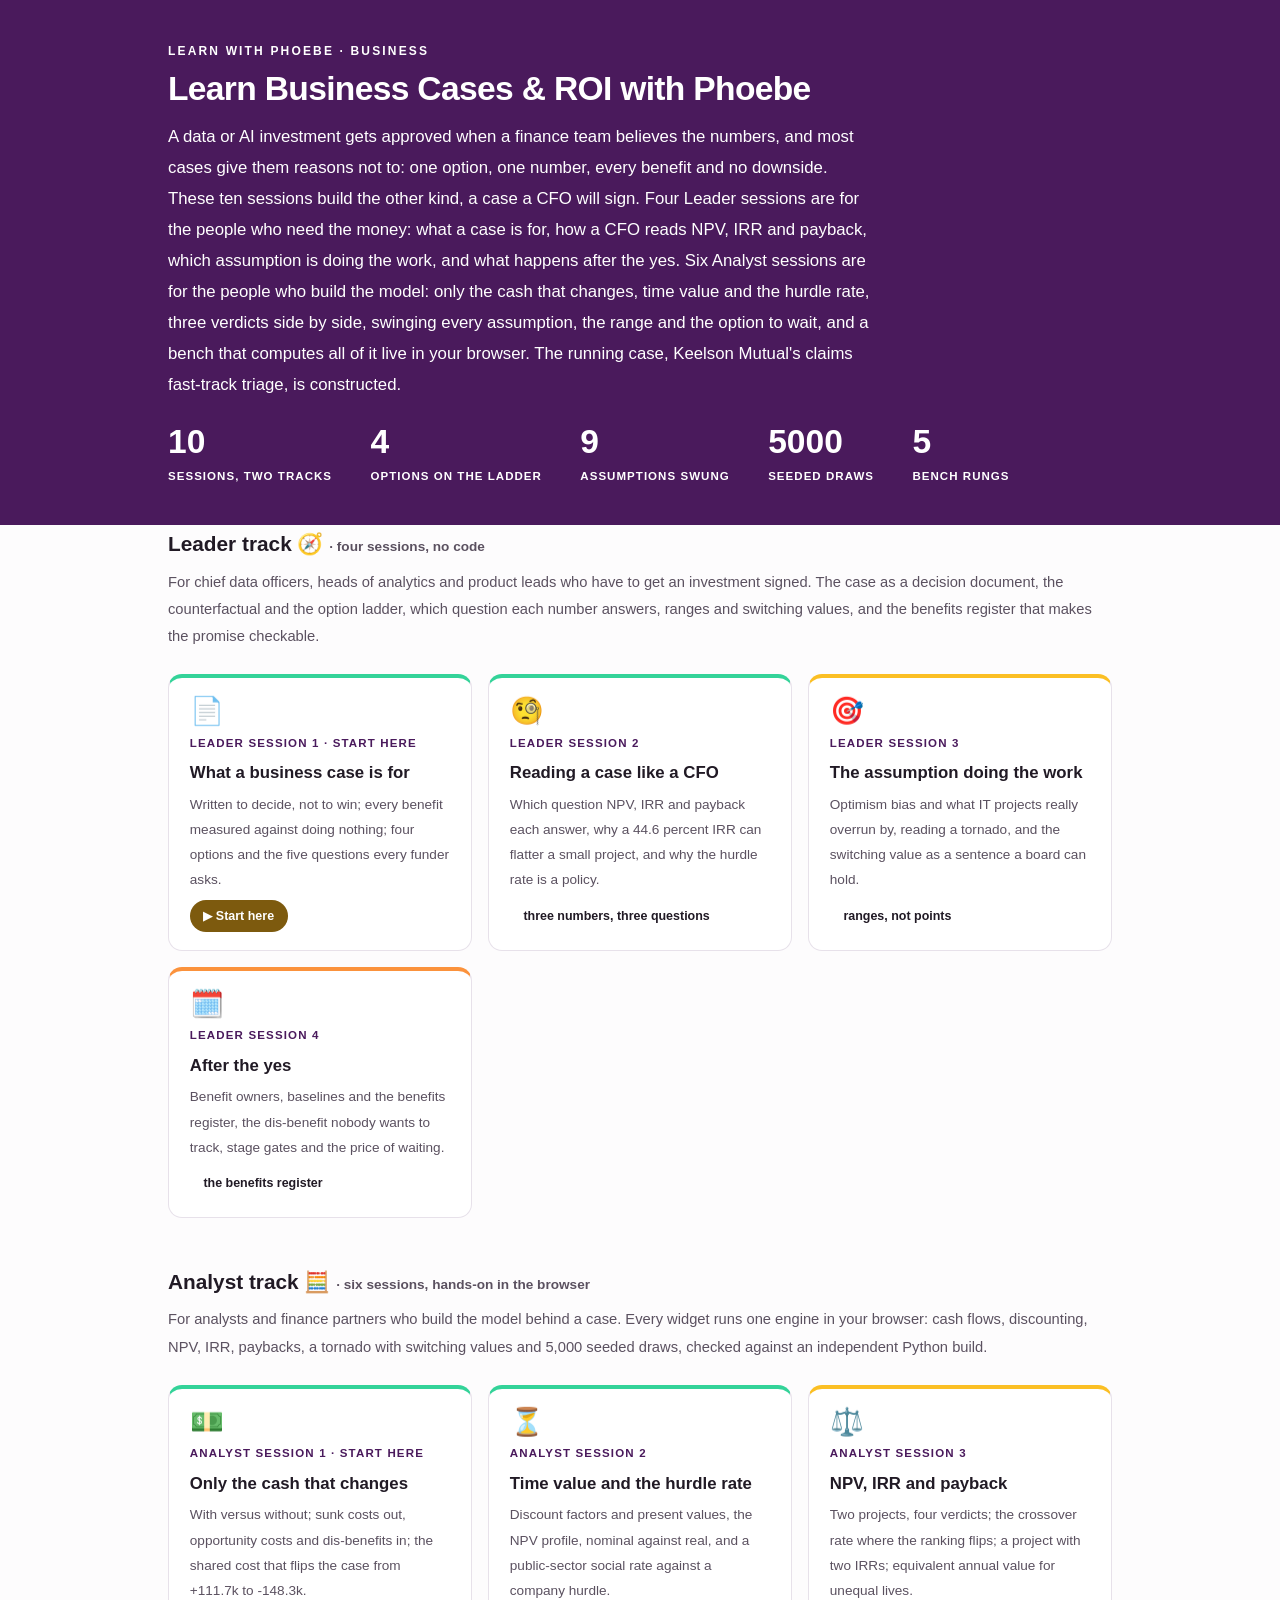
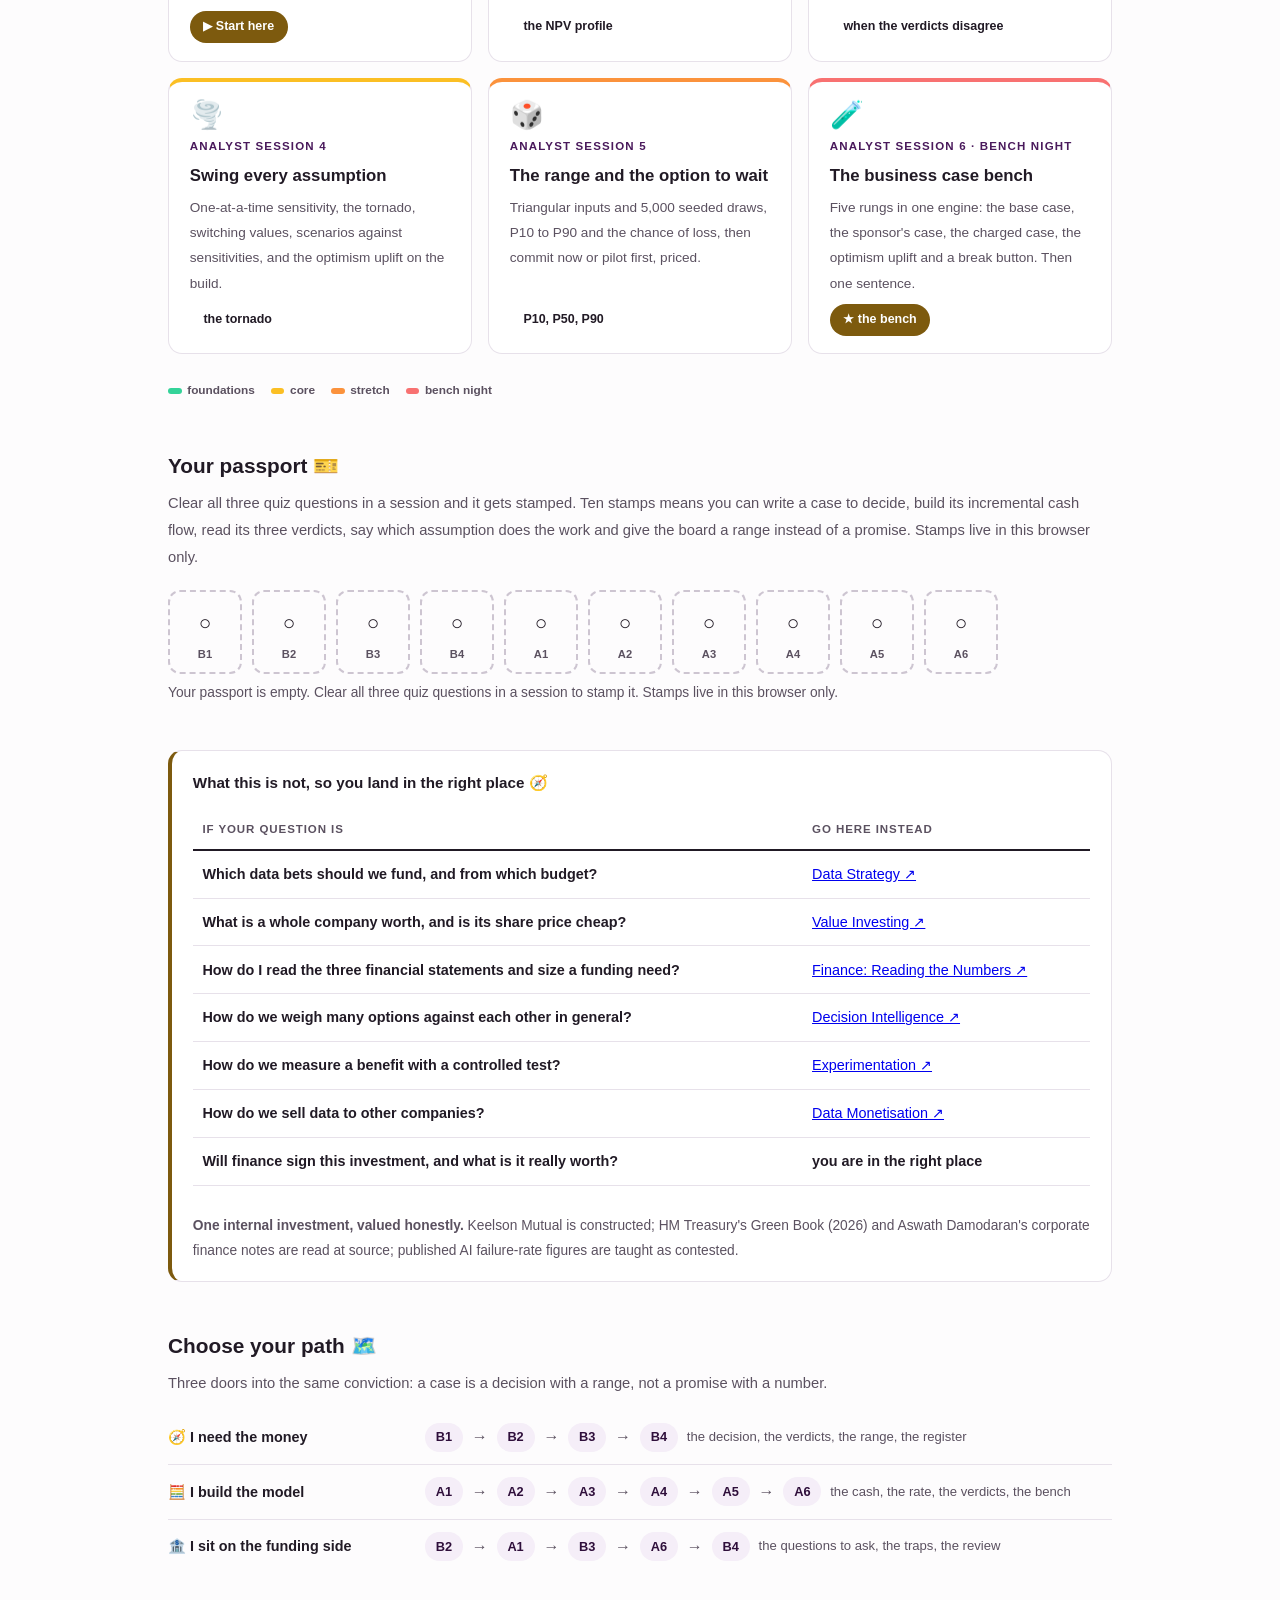
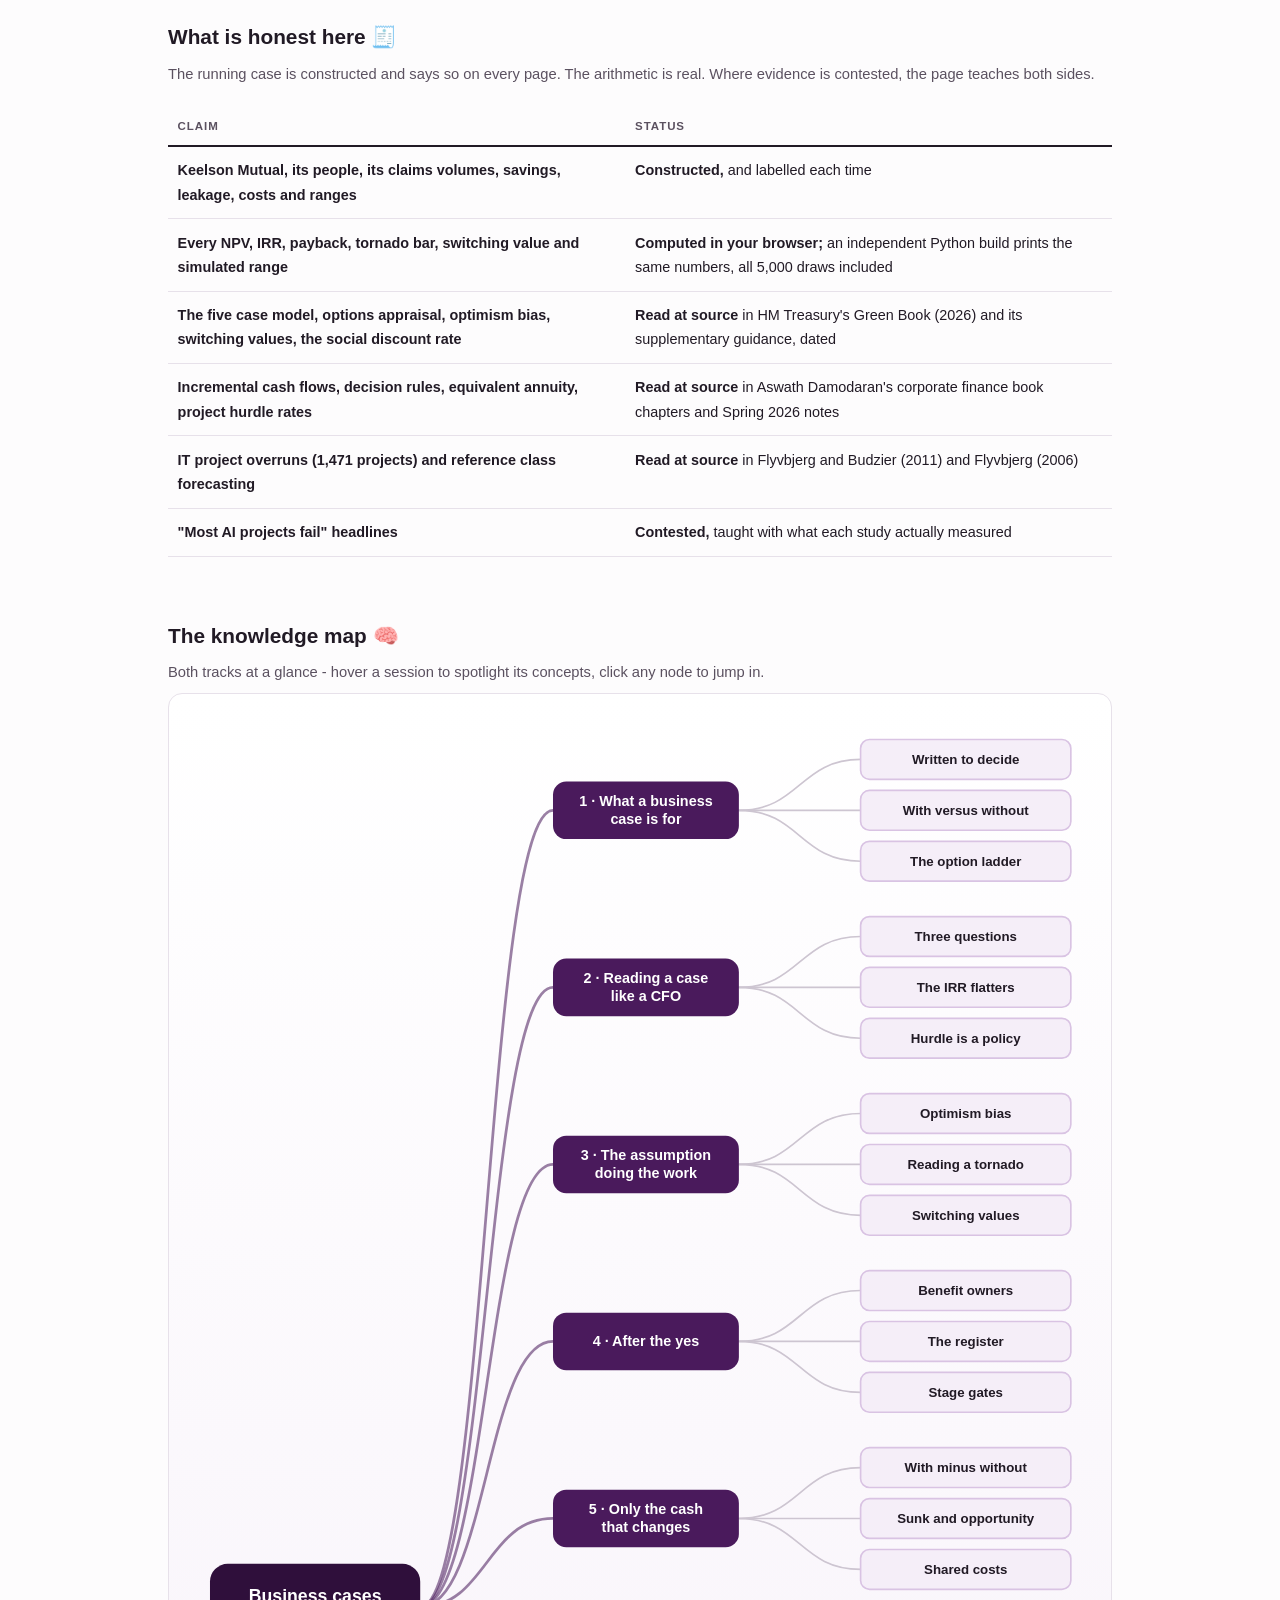
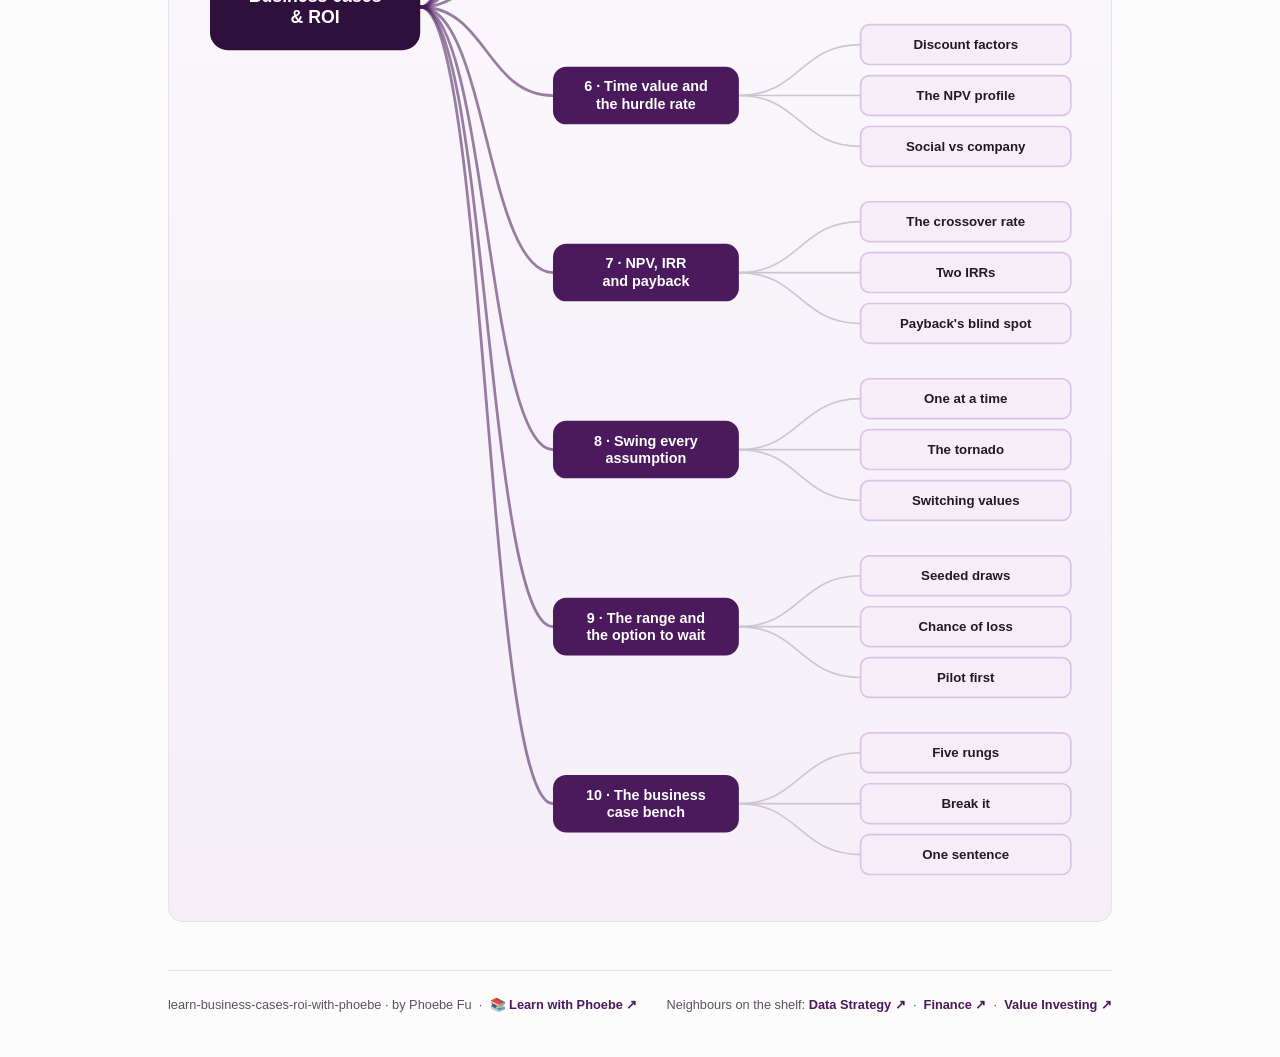
==== commit 396a8e77: "Link Data Monetisation now that it is live Co-Authored-By: Claude Opus 5.5 <noreply@anthropic.com>" ====
--- a/index.html
+++ b/index.html
@@ -146,7 +146,7 @@
         <tr><td>How do I read the three financial statements and size a funding need?</td><td><a href="https://phoebefu6.github.io/learn-finance-with-phoebe/">Finance: Reading the Numbers ↗</a></td></tr>
         <tr><td>How do we weigh many options against each other in general?</td><td><a href="https://phoebefu6.github.io/learn-decision-intelligence-with-phoebe/">Decision Intelligence ↗</a></td></tr>
         <tr><td>How do we measure a benefit with a controlled test?</td><td><a href="https://phoebefu6.github.io/learn-experimentation-with-phoebe/">Experimentation ↗</a></td></tr>
-        <tr><td>How do we sell data to other companies?</td><td>Data Monetisation, planned on the shelf</td></tr>
+        <tr><td>How do we sell data to other companies?</td><td><a href="https://phoebefu6.github.io/learn-data-monetisation-with-phoebe/">Data Monetisation ↗</a></td></tr>
         <tr><td><strong>Will finance sign this investment, and what is it really worth?</strong></td><td><strong>you are in the right place</strong></td></tr>
       </table>
       <p style="margin-top:.7rem;font-size:.86rem;color:var(--muted)"><strong>One internal investment, valued honestly.</strong> Keelson Mutual is constructed; HM Treasury's Green Book (2026) and Aswath Damodaran's corporate finance notes are read at source; published AI failure-rate figures are taught as contested.</p>
